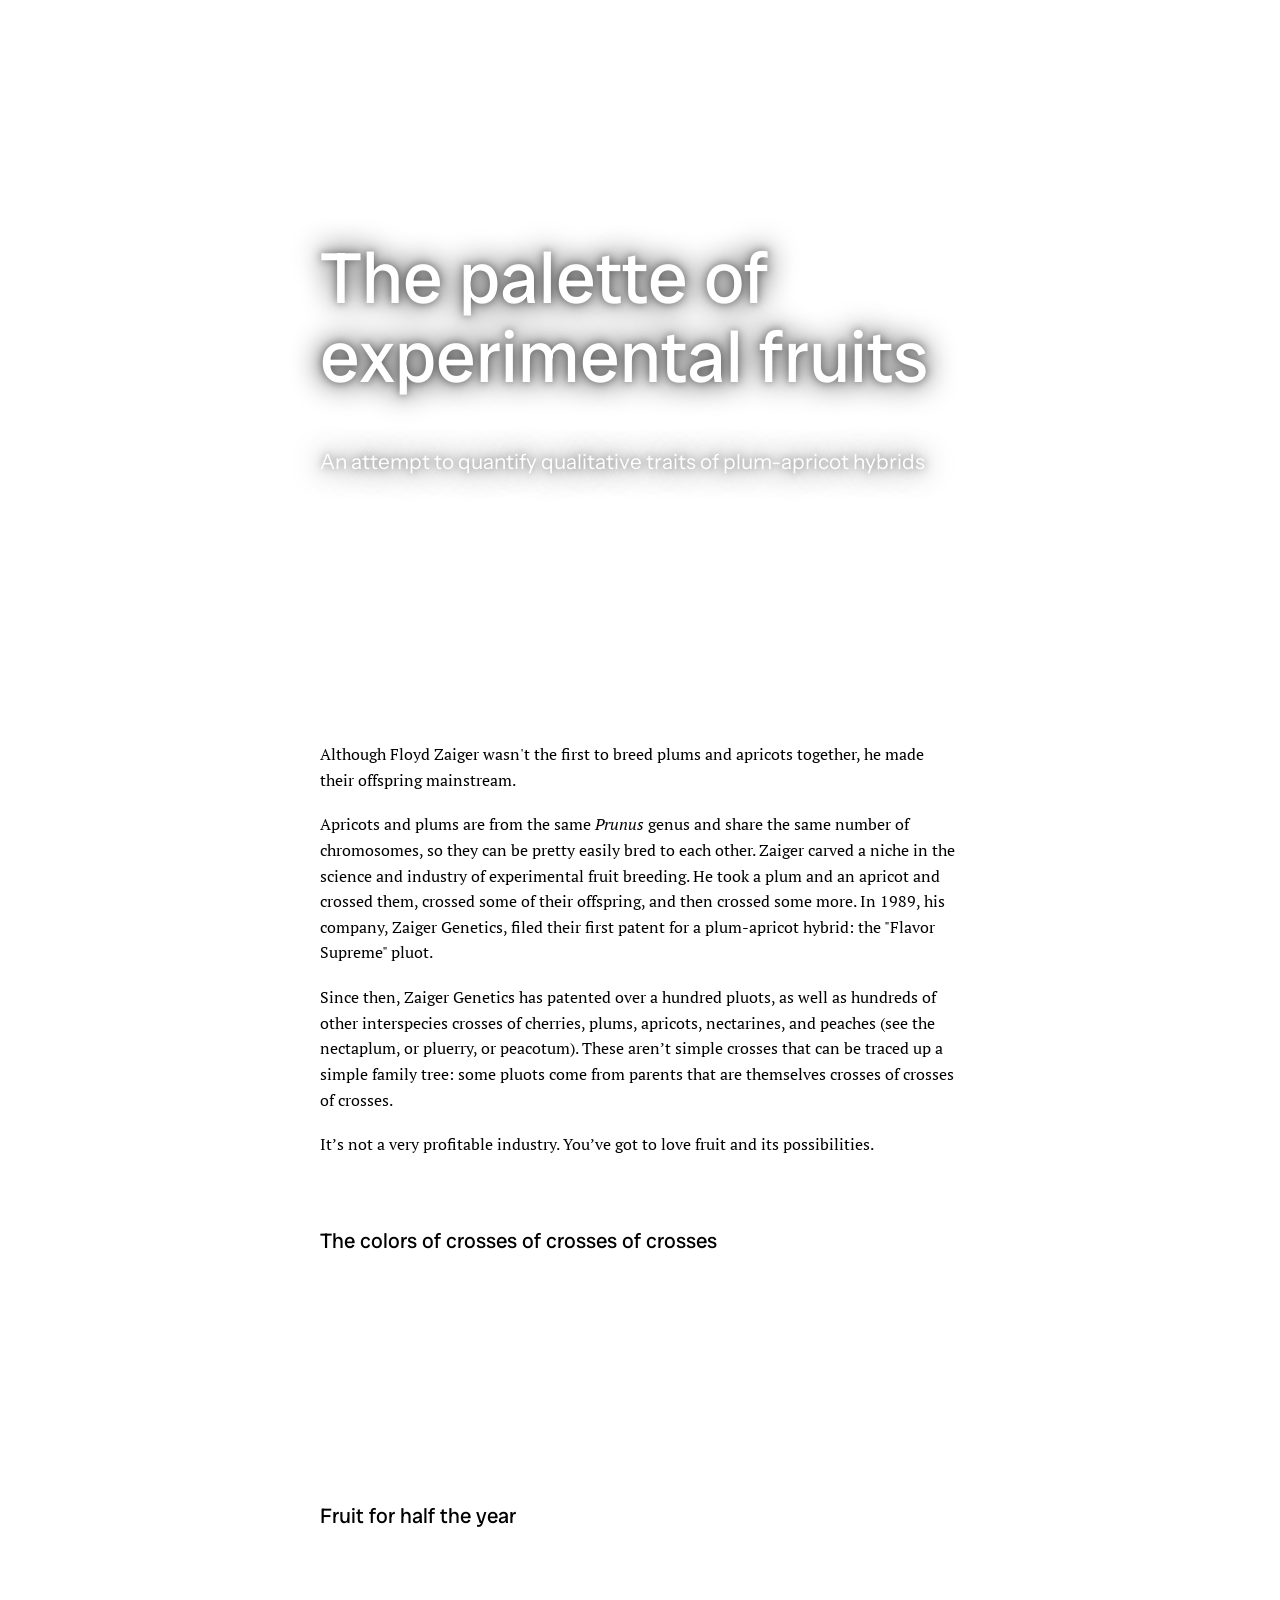
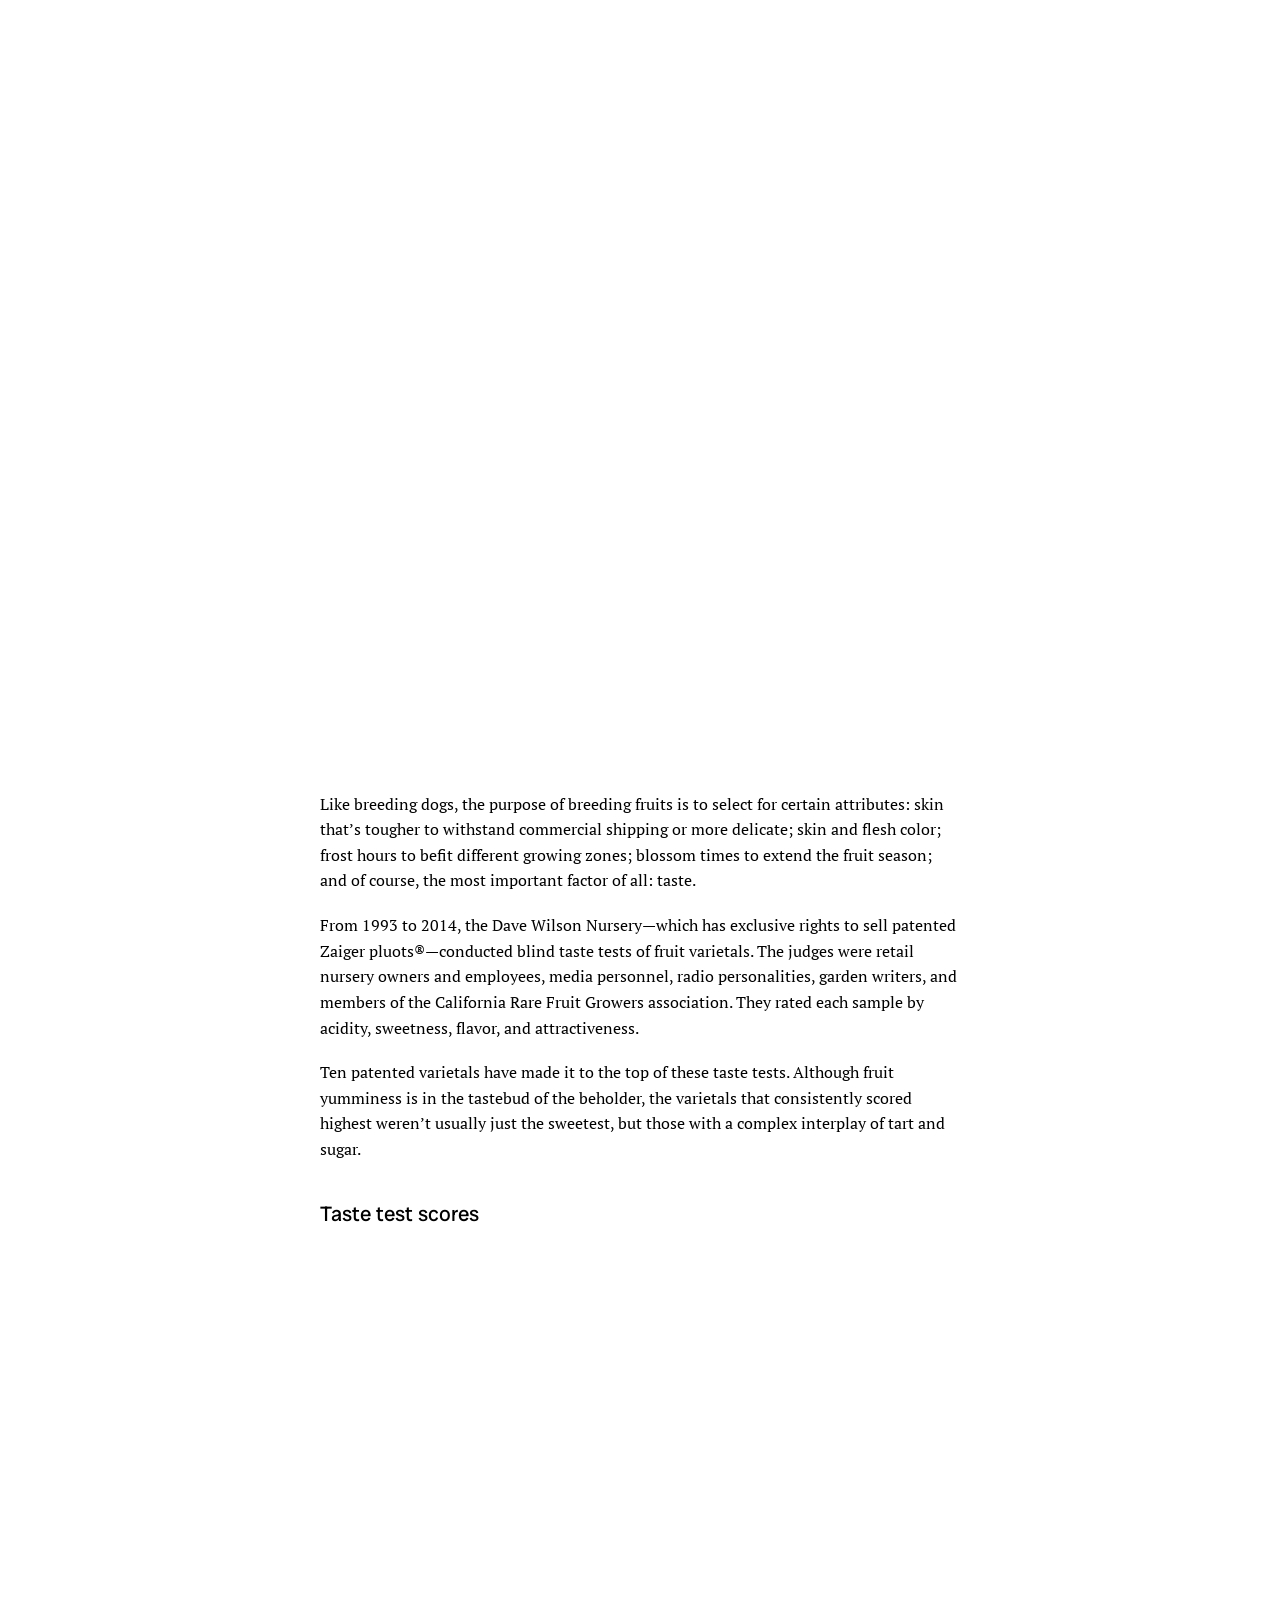
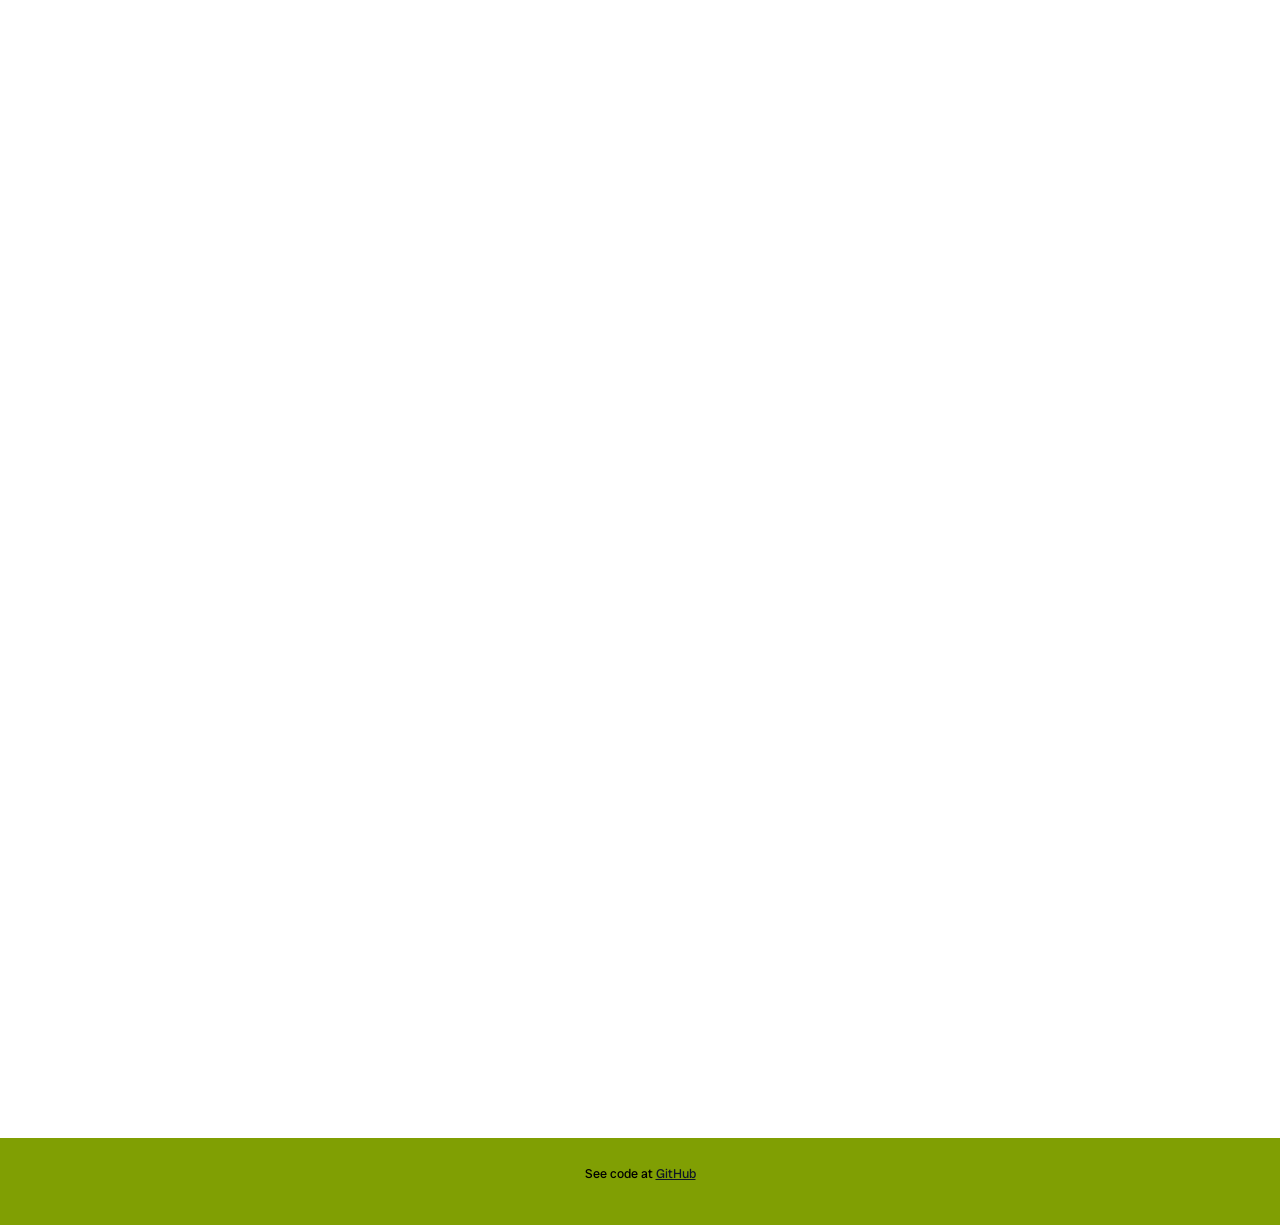
==== index.html @ 640fad54 "update text" ====
<!DOCTYPE html>
<html>

<head>
    <meta charset="utf-8">
    <meta name="viewport" content="width=device-width, initial-scale=1">
    <title>The palette of pluots</title>

    <!-- Google fonts -->
    <link rel="preconnect" href="https://fonts.googleapis.com">
    <link rel="preconnect" href="https://fonts.gstatic.com" crossorigin>
    <link href="https://fonts.googleapis.com/css2?family=Geist:wght@100..900&family=Instrument+Sans:ital,wght@0,400..700;1,400..700&family=Inter:ital,opsz,wght@0,14..32,100..900;1,14..32,100..900&family=Krub:ital,wght@0,200;0,300;0,400;0,500;0,600;0,700;1,200;1,300;1,400;1,500;1,600;1,700&family=PT+Serif:ital,wght@0,400;0,700;1,400;1,700&family=Radio+Canada+Big:ital,wght@0,400..700;1,400..700&display=swap" rel="stylesheet">

    <style>
        body {
            margin: 0;
            font-size: 16px;
            font-family: 'PT Serif', 'Instrument Sans', 'Manrope', serif;
            font-optical-sizing: auto;
            font-weight: 350;
            text-rendering: optimizeLegibility;
        }

        .subhead {
            font-family: 'Instrument Sans', serif;
            font-weight: 200;
            font-size: 1.3em;
            font-style: normal;
        }

         h1 {
            font-family: 'Radio Canada Big', serif;
            font-weight: 400;
            font-size: 4.5em;
            font-style: normal;
            line-height: 1.1;
        }

        h2 {
            font-family: 'PT Serif', serif;
            font-size: 2em;
            color: black;
            line-height: 1.1;
        }

        h3 {
            font-family: 'Radio Canada Big', 'Instrument Sans', sans-serif;
            font-size: 1.3em;
            font-optical-sizing: auto;
            font-weight: 250;
            line-height: 1.1;
        }

        .content {
            max-width: 640px;
            margin: auto;
        }

        .header {
            padding: 2em 0;
        }

        a {
            color: #101827;
        }

        .footer {
            background: #809f03;
            text-align: center;
            font-family: 'Radio Canada Big', 'Instrument Sans', serif;
            font-size: 0.8em;
            margin-top: 0em;
            padding: 2em 0;
        }

        figure {
            margin: 0;
            padding-bottom: 1.2em;
        }

        figcaption {
            font-family: 'Radio Canada Big', serif;
            font-size: 0.8em;
            text-align: left;
            margin-top: 0em;
            color: grey;
        }

        .full-width figure {
            text-align: center;
        }

        iframe,
        img,
        video {
            max-width: 100%;
        }

        p {
            line-height: 1.6;
            margin: 0;
            padding-bottom: 1.2em;
        }

        ul {
            margin: 0;
            padding-bottom: 1em;
            line-height: 1.6;
        }

        iframe {
            padding-bottom: 0.6em;
        }

        /* margin on mobile */
        @media (max-width: 640px) {
            body {
                font-size: 18px;
            }

            .content {
                padding-left: 0.5em;
                padding-right: 0.5em;
            }
        }
    </style>
    <style>
        .with-image-bg {
            position: relative;
            background-size: cover;
            background-position: center;
            margin-bottom: 1em;

            /* Center everything inside */
            min-height: 70svh;
            display: flex;
            justify-content: center;
            align-items: center;

            /* White text with a shadow */
            color: white;
            text-shadow: 0px 0px 30px black,
                0px 0px 10px rgba(0, 0, 0, 0.5);    
        }

        #image-bg-1 {
            background-image: url('header-traced.png');
        }

        #image-bg-2 {
            background-image: url('header-traced-2.png');
        }

    </style>
</head>

<body>
    <div class="header with-image-bg" id="image-bg-1">
        <div class="content">
            <h1>The palette of experimental fruits</h1>
            <p class="subhead">An attempt to quantify qualitative traits of plum-apricot hybrids</p>
        </div>
    </div>

     <div class="content">
        <div class="header">
            <!-- <h2>Inventing new fruits</h2> -->
            <p>Although Floyd Zaiger wasn't the first to breed plums and apricots together, he made their offspring mainstream.</p>
            <p>Apricots and plums are from the same <em>Prunus</em> genus and share the same number of chromosomes, so they can be pretty easily bred to each other. Zaiger carved a niche in the science and industry of experimental fruit breeding. He took a plum and an apricot and crossed them, crossed some of their offspring, and then crossed some more. In 1989, his company, Zaiger Genetics, filed their first patent for a plum-apricot hybrid: the "Flavor Supreme" pluot.</p>
            <p>Since then, Zaiger Genetics has patented over a hundred pluots, as well as hundreds of other interspecies crosses of cherries, plums, apricots, nectarines, and peaches (see the nectaplum, or pluerry, or peacotum). These aren’t simple crosses that can be traced up a simple family tree: some pluots come from parents that are themselves crosses of crosses of crosses.</p>
            <p>It’s not a very profitable industry. You’ve got to love fruit and its possibilities.</p>
        </div>
        <figure>
        <h3>The colors of crosses of crosses of crosses</h3>
           <iframe title="" aria-label="Scatter Plot" id="datawrapper-chart-QjPjm" src="https://datawrapper.dwcdn.net/QjPjm/3/" scrolling="no" frameborder="0" style="width: 0; min-width: 100% !important; border: none;" height="177" data-external="1"></iframe>
           <script type="text/javascript">!function(){"use strict";window.addEventListener("message",function(a){if(void 0!==a.data["datawrapper-height"]){var e=document.querySelectorAll("iframe");for(var t in a.data["datawrapper-height"])for(var r,i=0;r=e[i];i++)if(r.contentWindow===a.source){var d=a.data["datawrapper-height"][t]+"px";r.style.height=d}}})}();
            </script>
        </figure>
    </div>

    <div class="content">
        <!-- <h2>A pluot a day makes half the year fly away</h2> -->
        <figure>
            <h3>Fruit for half the year</h3>
            <iframe title="" aria-label="Range Plot" id="datawrapper-chart-OA2hu" src="https://datawrapper.dwcdn.net/OA2hu/2/" scrolling="no" frameborder="0" style="width: 0; min-width: 100% !important; border: none;" height="809" data-external="1"></iframe><script type="text/javascript">!function(){"use strict";window.addEventListener("message",function(a){if(void 0!==a.data["datawrapper-height"]){var e=document.querySelectorAll("iframe");for(var t in a.data["datawrapper-height"])for(var r,i=0;r=e[i];i++)if(r.contentWindow===a.source){var d=a.data["datawrapper-height"][t]+"px";r.style.height=d}}})}();
            </script>
            <!-- <img alt="harvest times for pluot cultivars" src="pluots_harvest_thick_faded.png">
            <figcaption>Colors represent </figcaption> -->
        </figure>
    </div>

    <div class="content">
        <!-- <h2>The point of fruit is taste. How do pluots measure?</h2> -->
        <p>Like breeding dogs, the purpose of breeding fruits is to select for certain attributes: skin that’s tougher to withstand commercial shipping or more delicate; skin and flesh color; frost hours to befit different growing zones; blossom times to extend the fruit season; and of course, the most important factor of all: taste. </p>
        <p>From 1993 to 2014, the Dave Wilson Nursery&mdash;which has exclusive rights to sell patented Zaiger pluots&reg;&mdash;conducted blind taste tests of fruit varietals. The judges were retail nursery owners and employees, media personnel, radio personalities, garden writers, and members of the California Rare Fruit Growers association. They rated each sample by acidity, sweetness, flavor, and attractiveness.</p>
        <p>Ten patented varietals have made it to the top of these taste tests. Although fruit yumminess is in the tastebud of the beholder, the varietals that consistently scored highest weren’t usually just the sweetest, but those with a complex interplay of tart and sugar.</p>
        <figure>
            <h3>Taste test scores</h3>
            <iframe title="" aria-label="Scatter Plot" id="datawrapper-chart-zO1qW" src="https://datawrapper.dwcdn.net/zO1qW/1/" scrolling="no" frameborder="0" style="width: 0; min-width: 100% !important; border: none;" height="748" data-external="1"></iframe><script type="text/javascript">!function(){"use strict";window.addEventListener("message",function(a){if(void 0!==a.data["datawrapper-height"]){var e=document.querySelectorAll("iframe");for(var t in a.data["datawrapper-height"])for(var r,i=0;r=e[i];i++)if(r.contentWindow===a.source){var d=a.data["datawrapper-height"][t]+"px";r.style.height=d}}})}();
            </script>
        </figure>
        <!-- <p>Of all fruits tasted, pluots (Flavor King, Dapple Dandy, Flavor Grenade) have been most appealing of all time. 63% of pluots had overall scores in the top 1/3 of all overall scores.</p>
        <p>Commercial fruit breeding places huge emphasis on fruit attractiveness. Dapple Dandy, Flavor Supreme, Flavor Grenade, Flavor Queen, Splash, Emerald Drop would have all been in bottom half of attractiveness (rate under 3.6 of 1-5 scale). Dave Wilson Nursery hasn't published attractiveness scores, sadly, but I would have loved to see them.</p>
        <p>Attractiveness, ripeness, texture, acid, sugar, and flavor all contribute to top 100 varieties of tested fruits compared to bottom 100, firmness is only parameter that doesn't seem to matter. Tasters tend to give high scores to those with complex character, not just sweet or tart, crunchy or soft. "To have broad appeal, varieties need to excite the palate *and* have pleasant mouth feel"</p> -->
    </div>

    <div class="header with-image-bg" id="image-bg-2">
    </div>

    <div class="footer">
        <div class="content">
            <p>See code at <a href="https://github.com/var-iane/hybrid-fruits">GitHub</a>
            </p>
        </div>
    </div>

</body>

</html>
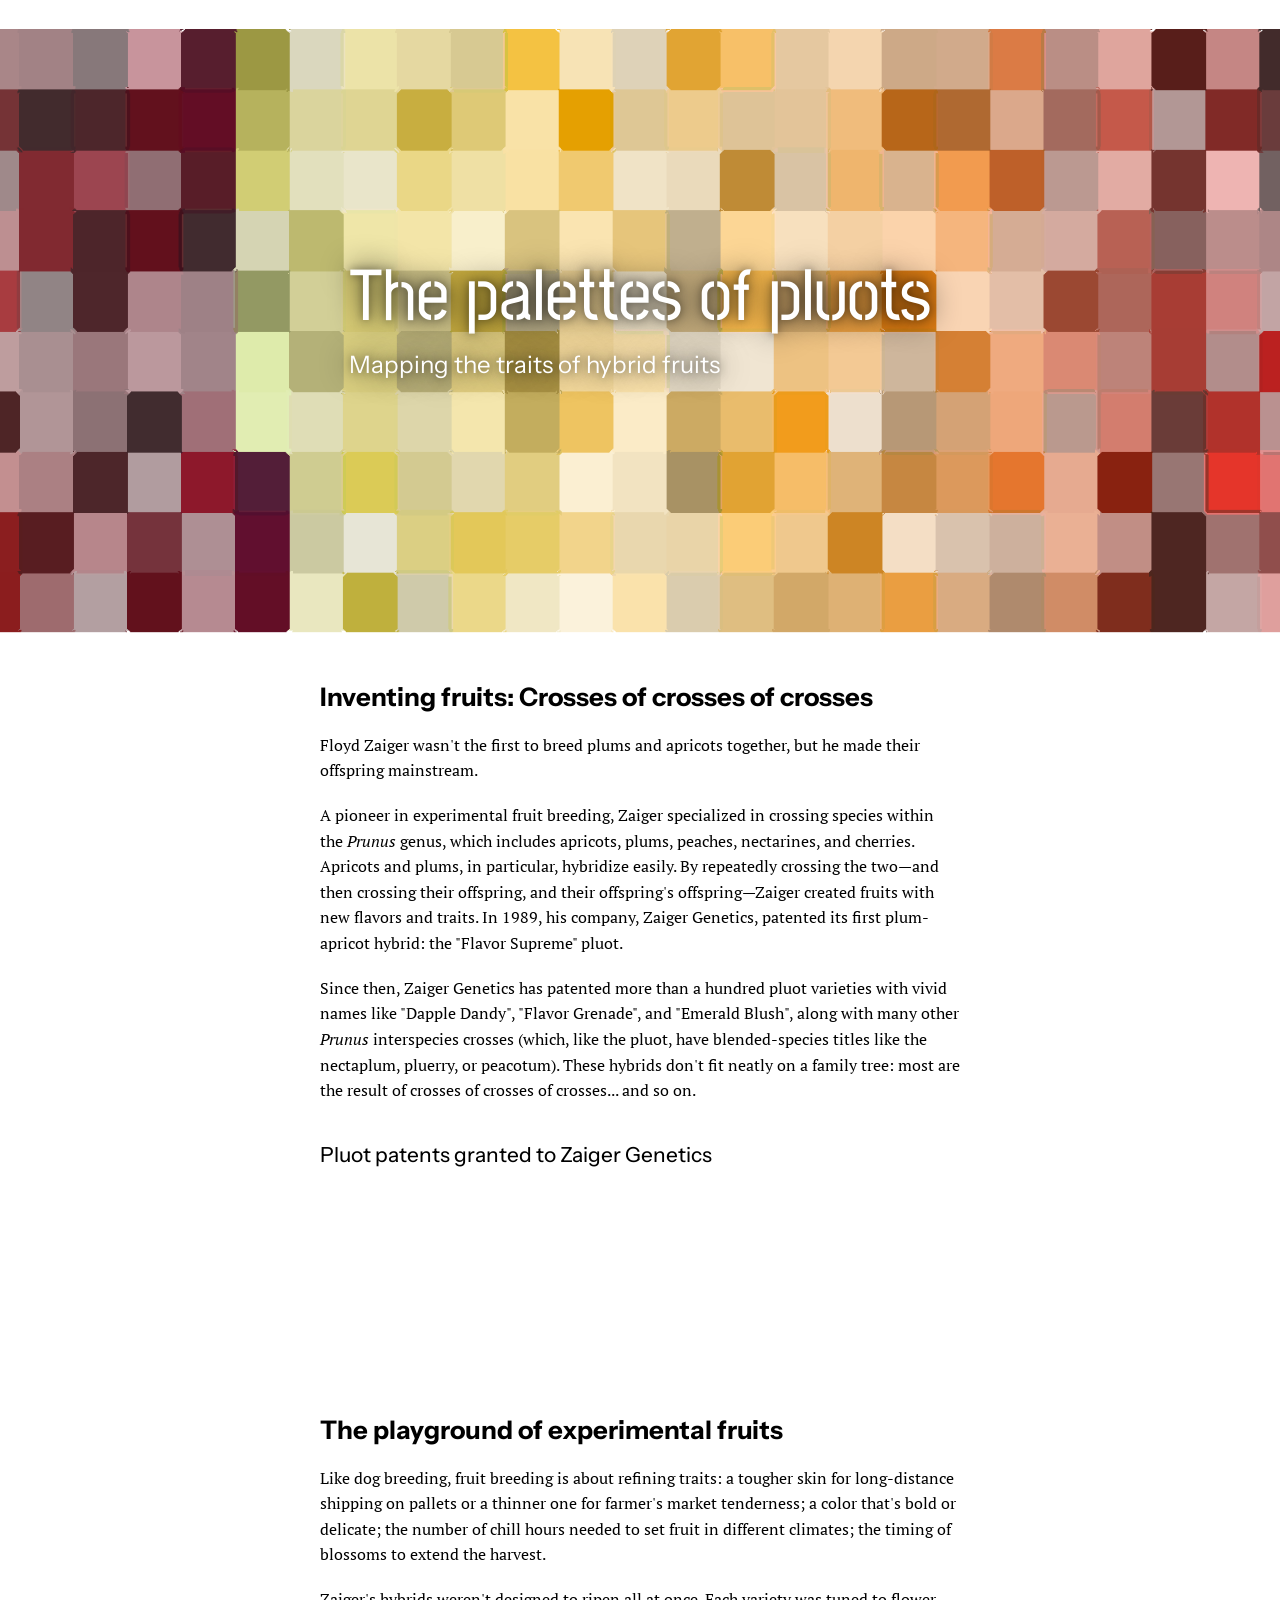
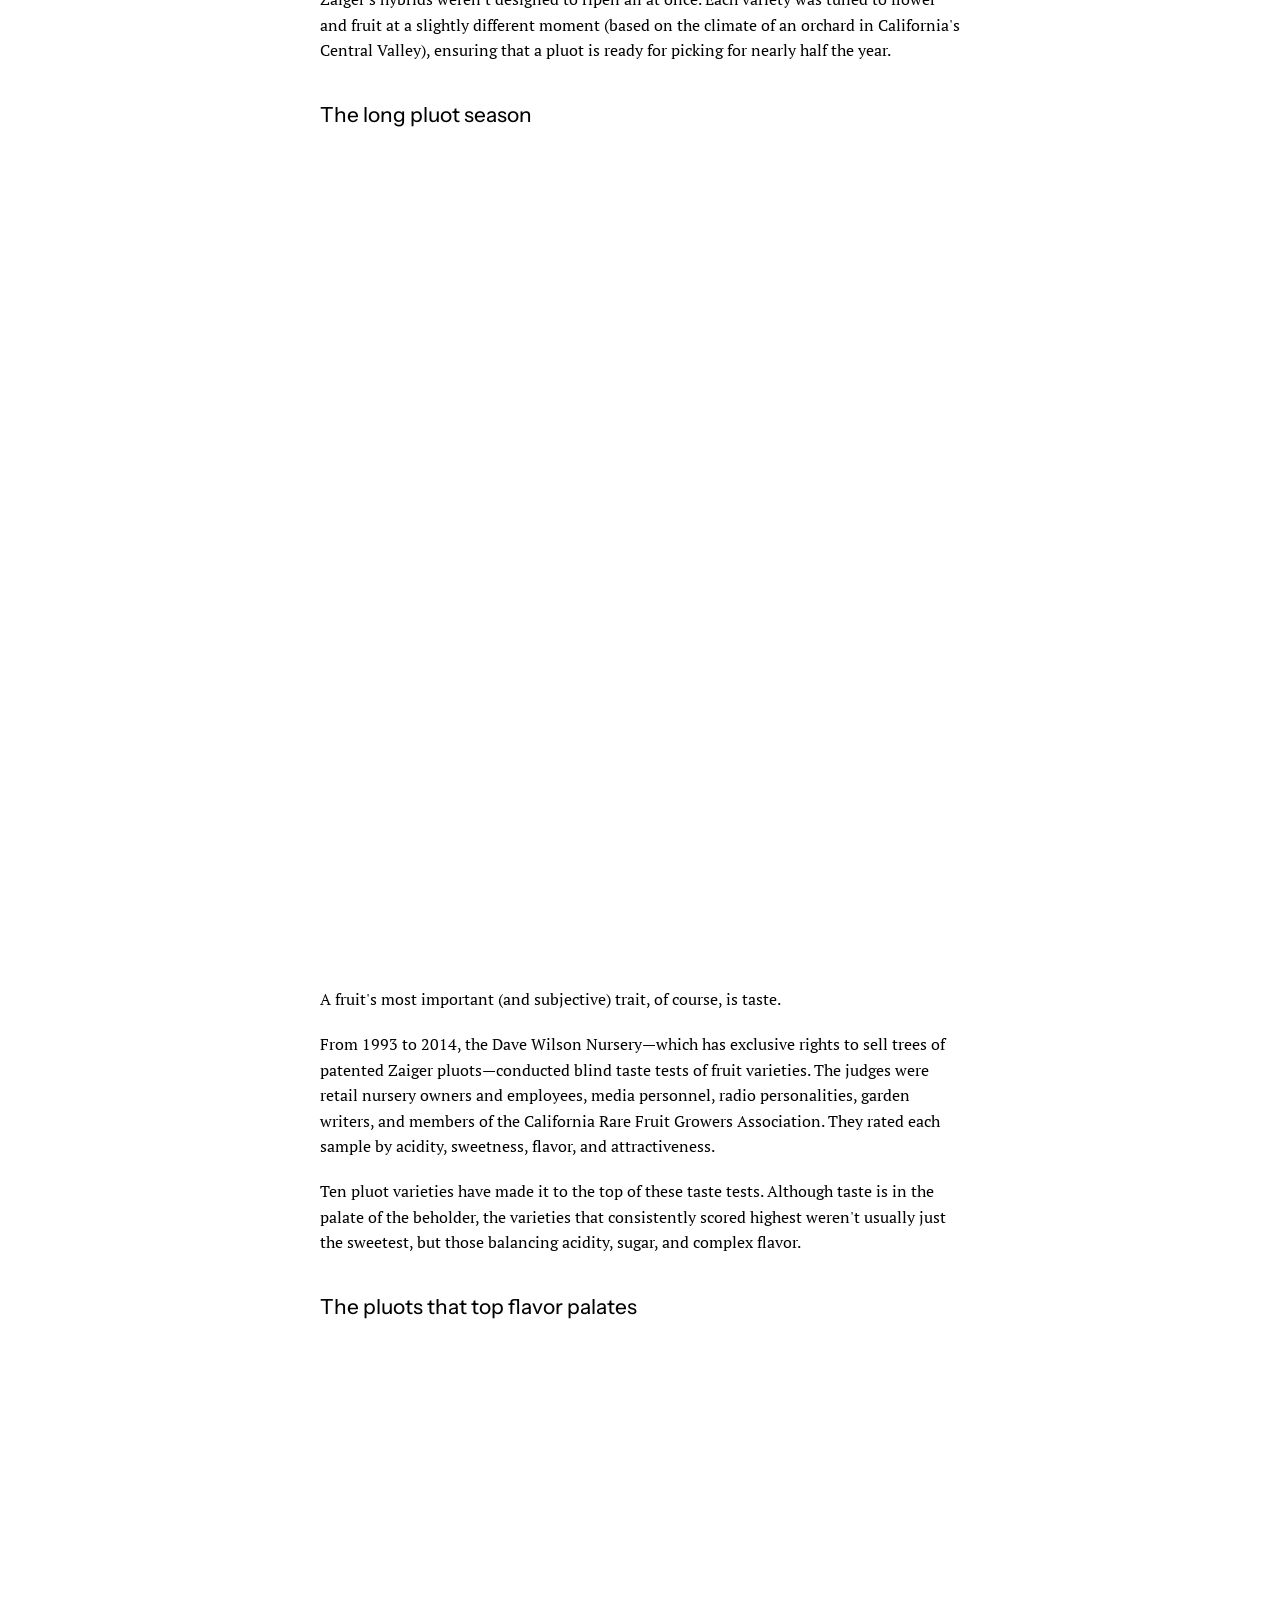
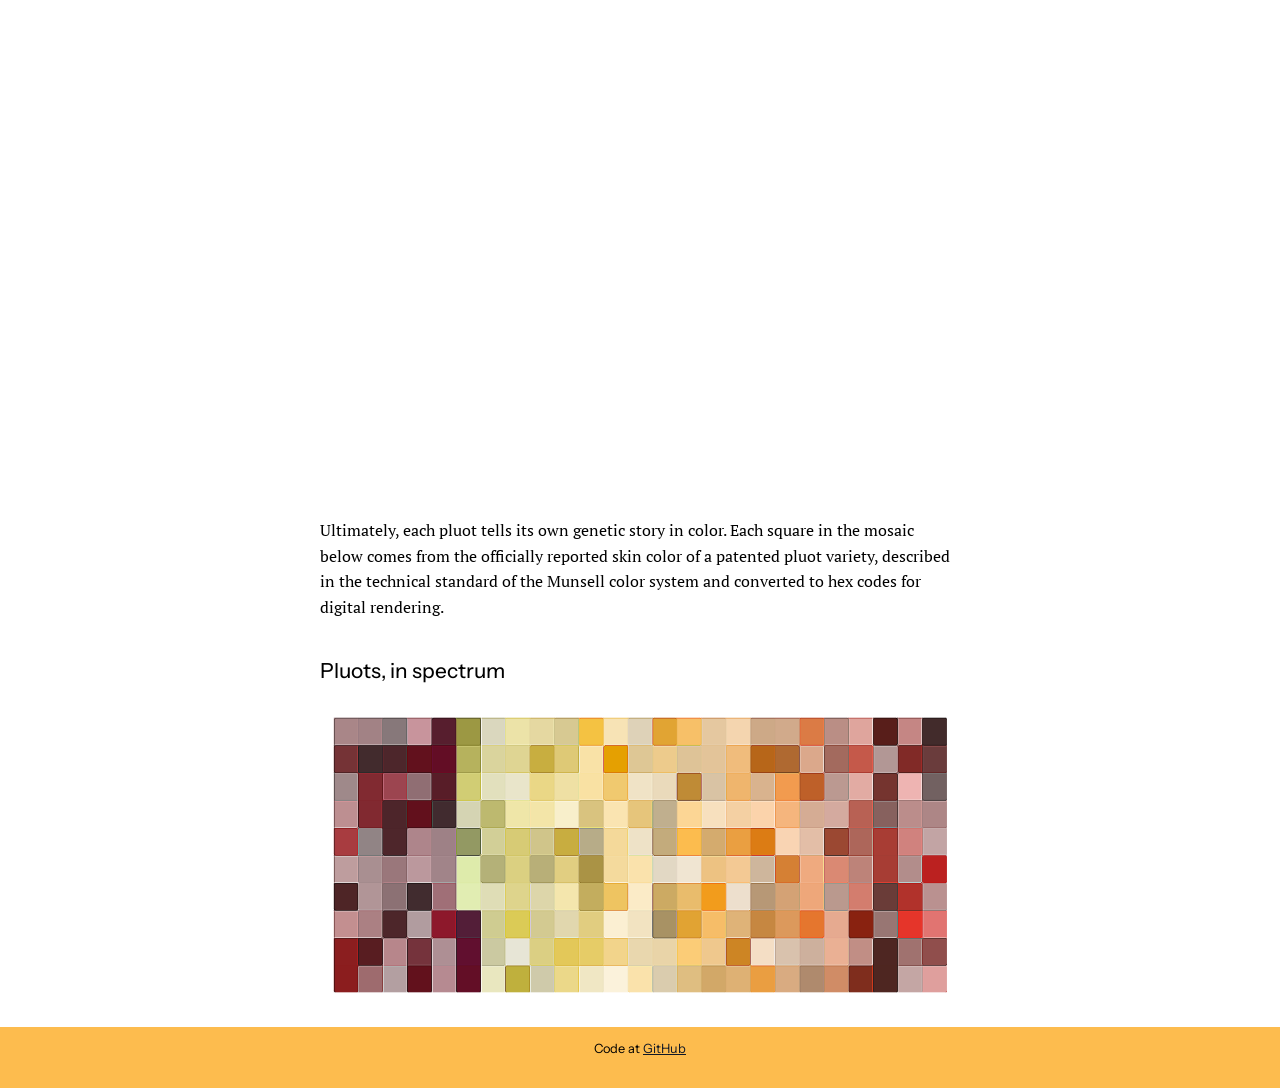
==== commit 38ecd5c4: "images" ====
--- a/index.html
+++ b/index.html
@@ -10,6 +10,7 @@
     <link rel="preconnect" href="https://fonts.googleapis.com">
     <link rel="preconnect" href="https://fonts.gstatic.com" crossorigin>
     <link href="https://fonts.googleapis.com/css2?family=Geist:wght@100..900&family=Instrument+Sans:ital,wght@0,400..700;1,400..700&family=Inter:ital,opsz,wght@0,14..32,100..900;1,14..32,100..900&family=Krub:ital,wght@0,200;0,300;0,400;0,500;0,600;0,700;1,200;1,300;1,400;1,500;1,600;1,700&family=PT+Serif:ital,wght@0,400;0,700;1,400;1,700&family=Radio+Canada+Big:ital,wght@0,400..700;1,400..700&display=swap" rel="stylesheet">
+    <link href="https://fonts.googleapis.com/css2?family=Barriecito&family=Barrio&family=Belanosima&family=Bungee+Shade&family=Cabin+Sketch&family=Catamaran&family=Chelsea+Market&family=DM+Sans&family=IM+Fell+French+Canon&family=Inter&family=Londrina+Outline&family=Londrina+Shadow&family=Londrina+Sketch&family=Londrina+Solid&family=Manrope&family=Monofett&family=Nunito+Sans&family=Onest&family=PT+Serif&family=Radio+Canada+Big&family=Rubik&family=Rubik+Doodle+Shadow&family=Stick+No+Bills:wght@200..800&display=swap" rel="stylesheet">
 
     <style>
         body {
@@ -22,32 +23,31 @@
         }
 
         .subhead {
-            font-family: 'Instrument Sans', serif;
+            font-family: 'Instrument Sans', sans-serif;
             font-weight: 200;
-            font-size: 1.3em;
+            font-size: 1.5em;
             font-style: normal;
         }
 
          h1 {
-            font-family: 'Radio Canada Big', serif;
+            font-family: 'Stick No Bills', serif;
             font-weight: 400;
             font-size: 4.5em;
             font-style: normal;
+            line-height: 0;
+        }
+
+        h2 {
+            font-family: 'Instrument Sans', sans-serif;
+            font-size: 1.6em;
             line-height: 1.1;
         }
 
-        h2 {
-            font-family: 'PT Serif', serif;
-            font-size: 2em;
-            color: black;
-            line-height: 1.1;
-        }
-
         h3 {
-            font-family: 'Radio Canada Big', 'Instrument Sans', sans-serif;
+            font-family: 'Instrument Sans', sans-serif;
             font-size: 1.3em;
             font-optical-sizing: auto;
-            font-weight: 250;
+            font-weight: 450;
             line-height: 1.1;
         }
 
@@ -57,7 +57,7 @@
         }
 
         .header {
-            padding: 2em 0;
+            padding: 1em 0;
         }
 
         a {
@@ -65,21 +65,20 @@
         }
 
         .footer {
-            background: #809f03;
+            background: #fdbc4e;
             text-align: center;
-            font-family: 'Radio Canada Big', 'Instrument Sans', serif;
+            font-family: 'Instrument Sans', serif;
             font-size: 0.8em;
-            margin-top: 0em;
-            padding: 2em 0;
+            padding: 1em;
         }
 
         figure {
             margin: 0;
-            padding-bottom: 1.2em;
+            padding-bottom: 1em;
         }
 
         figcaption {
-            font-family: 'Radio Canada Big', serif;
+            font-family: 'PT Serif', serif;
             font-size: 0.8em;
             text-align: left;
             margin-top: 0em;
@@ -143,73 +142,62 @@
                 0px 0px 10px rgba(0, 0, 0, 0.5);    
         }
 
-        #image-bg-1 {
-            background-image: url('header-traced.png');
-        }
-
-        #image-bg-2 {
-            background-image: url('header-traced-2.png');
+        #image-bg {
+            background-image: url('images/palette-3.png');
         }
 
     </style>
 </head>
 
 <body>
-    <div class="header with-image-bg" id="image-bg-1">
+    <div class="header with-image-bg" id="image-bg">
         <div class="content">
-            <h1>The palette of experimental fruits</h1>
-            <p class="subhead">An attempt to quantify qualitative traits of plum-apricot hybrids</p>
+            <h1>The palettes of pluots</h1>
+            <p class="subhead">Mapping the traits of hybrid fruits</p>
         </div>
     </div>
 
      <div class="content">
-        <div class="header">
-            <!-- <h2>Inventing new fruits</h2> -->
-            <p>Although Floyd Zaiger wasn't the first to breed plums and apricots together, he made their offspring mainstream.</p>
-            <p>Apricots and plums are from the same <em>Prunus</em> genus and share the same number of chromosomes, so they can be pretty easily bred to each other. Zaiger carved a niche in the science and industry of experimental fruit breeding. He took a plum and an apricot and crossed them, crossed some of their offspring, and then crossed some more. In 1989, his company, Zaiger Genetics, filed their first patent for a plum-apricot hybrid: the "Flavor Supreme" pluot.</p>
-            <p>Since then, Zaiger Genetics has patented over a hundred pluots, as well as hundreds of other interspecies crosses of cherries, plums, apricots, nectarines, and peaches (see the nectaplum, or pluerry, or peacotum). These aren’t simple crosses that can be traced up a simple family tree: some pluots come from parents that are themselves crosses of crosses of crosses.</p>
-            <p>It’s not a very profitable industry. You’ve got to love fruit and its possibilities.</p>
-        </div>
-        <figure>
-        <h3>The colors of crosses of crosses of crosses</h3>
+      <h2>Inventing fruits: Crosses of crosses of crosses</h2>
+        <p>Floyd Zaiger wasn't the first to breed plums and apricots together, but he made their offspring mainstream.</p>
+        <p>A pioneer in experimental fruit breeding, Zaiger specialized in crossing species within the <em>Prunus</em> genus, which includes apricots, plums, peaches, nectarines, and cherries. Apricots and plums, in particular, hybridize easily. By repeatedly crossing the two&mdash;and then crossing their offspring, and their offspring's offspring&mdash;Zaiger created fruits with new flavors and traits. In 1989, his company, Zaiger Genetics, patented its first plum-apricot hybrid: the "Flavor Supreme" pluot.</p>
+        <p>Since then, Zaiger Genetics has patented more than a hundred pluot varieties with vivid names like "Dapple Dandy", "Flavor Grenade", and "Emerald Blush", along with many other <em>Prunus</em> interspecies crosses (which, like the pluot, have blended-species titles like the nectaplum, pluerry, or peacotum). These hybrids don't fit neatly on a family tree: most are the result of crosses of crosses of crosses... and so on.</p>
+        <h3>Pluot patents granted to Zaiger Genetics</h3>
+        <figure>
            <iframe title="" aria-label="Scatter Plot" id="datawrapper-chart-QjPjm" src="https://datawrapper.dwcdn.net/QjPjm/3/" scrolling="no" frameborder="0" style="width: 0; min-width: 100% !important; border: none;" height="177" data-external="1"></iframe>
            <script type="text/javascript">!function(){"use strict";window.addEventListener("message",function(a){if(void 0!==a.data["datawrapper-height"]){var e=document.querySelectorAll("iframe");for(var t in a.data["datawrapper-height"])for(var r,i=0;r=e[i];i++)if(r.contentWindow===a.source){var d=a.data["datawrapper-height"][t]+"px";r.style.height=d}}})}();
             </script>
         </figure>
-    </div>
-
-    <div class="content">
-        <!-- <h2>A pluot a day makes half the year fly away</h2> -->
-        <figure>
-            <h3>Fruit for half the year</h3>
+ 
+      <h2>The playground of experimental fruits</h2>
+      <p>Like dog breeding, fruit breeding is about refining traits: a tougher skin for long-distance shipping on pallets or a thinner one for farmer's market tenderness; a color that's bold or delicate; the number of chill hours needed to set fruit in different climates; the timing of blossoms to extend the harvest.</p>
+      <p>Zaiger's hybrids weren't designed to ripen all at once. Each variety was tuned to flower and fruit at a slightly different moment (based on the climate of an orchard in California's Central Valley), ensuring that a pluot is ready for picking for nearly half the year.</p>
+        <h3>The long pluot season</h3>
+        <figure>
             <iframe title="" aria-label="Range Plot" id="datawrapper-chart-OA2hu" src="https://datawrapper.dwcdn.net/OA2hu/2/" scrolling="no" frameborder="0" style="width: 0; min-width: 100% !important; border: none;" height="809" data-external="1"></iframe><script type="text/javascript">!function(){"use strict";window.addEventListener("message",function(a){if(void 0!==a.data["datawrapper-height"]){var e=document.querySelectorAll("iframe");for(var t in a.data["datawrapper-height"])for(var r,i=0;r=e[i];i++)if(r.contentWindow===a.source){var d=a.data["datawrapper-height"][t]+"px";r.style.height=d}}})}();
             </script>
             <!-- <img alt="harvest times for pluot cultivars" src="pluots_harvest_thick_faded.png">
             <figcaption>Colors represent </figcaption> -->
         </figure>
-    </div>
-
-    <div class="content">
-        <!-- <h2>The point of fruit is taste. How do pluots measure?</h2> -->
-        <p>Like breeding dogs, the purpose of breeding fruits is to select for certain attributes: skin that’s tougher to withstand commercial shipping or more delicate; skin and flesh color; frost hours to befit different growing zones; blossom times to extend the fruit season; and of course, the most important factor of all: taste. </p>
-        <p>From 1993 to 2014, the Dave Wilson Nursery&mdash;which has exclusive rights to sell patented Zaiger pluots&reg;&mdash;conducted blind taste tests of fruit varietals. The judges were retail nursery owners and employees, media personnel, radio personalities, garden writers, and members of the California Rare Fruit Growers association. They rated each sample by acidity, sweetness, flavor, and attractiveness.</p>
-        <p>Ten patented varietals have made it to the top of these taste tests. Although fruit yumminess is in the tastebud of the beholder, the varietals that consistently scored highest weren’t usually just the sweetest, but those with a complex interplay of tart and sugar.</p>
-        <figure>
-            <h3>Taste test scores</h3>
+
+        <p>A fruit's most important (and subjective) trait, of course, is taste.</p>
+        <p>From 1993 to 2014, the Dave Wilson Nursery&mdash;which has exclusive rights to sell trees of patented Zaiger pluots&mdash;conducted blind taste tests of fruit varieties. The judges were retail nursery owners and employees, media personnel, radio personalities, garden writers, and members of the California Rare Fruit Growers Association. They rated each sample by acidity, sweetness, flavor, and attractiveness.</p>
+        <p>Ten pluot varieties have made it to the top of these taste tests. Although taste is in the palate of the beholder, the varieties that consistently scored highest weren't usually just the sweetest, but those balancing acidity, sugar, and complex flavor.</p>
+        <h3>The pluots that top flavor palates</h3>
+        <figure>
             <iframe title="" aria-label="Scatter Plot" id="datawrapper-chart-zO1qW" src="https://datawrapper.dwcdn.net/zO1qW/1/" scrolling="no" frameborder="0" style="width: 0; min-width: 100% !important; border: none;" height="748" data-external="1"></iframe><script type="text/javascript">!function(){"use strict";window.addEventListener("message",function(a){if(void 0!==a.data["datawrapper-height"]){var e=document.querySelectorAll("iframe");for(var t in a.data["datawrapper-height"])for(var r,i=0;r=e[i];i++)if(r.contentWindow===a.source){var d=a.data["datawrapper-height"][t]+"px";r.style.height=d}}})}();
             </script>
         </figure>
-        <!-- <p>Of all fruits tasted, pluots (Flavor King, Dapple Dandy, Flavor Grenade) have been most appealing of all time. 63% of pluots had overall scores in the top 1/3 of all overall scores.</p>
-        <p>Commercial fruit breeding places huge emphasis on fruit attractiveness. Dapple Dandy, Flavor Supreme, Flavor Grenade, Flavor Queen, Splash, Emerald Drop would have all been in bottom half of attractiveness (rate under 3.6 of 1-5 scale). Dave Wilson Nursery hasn't published attractiveness scores, sadly, but I would have loved to see them.</p>
-        <p>Attractiveness, ripeness, texture, acid, sugar, and flavor all contribute to top 100 varieties of tested fruits compared to bottom 100, firmness is only parameter that doesn't seem to matter. Tasters tend to give high scores to those with complex character, not just sweet or tart, crunchy or soft. "To have broad appeal, varieties need to excite the palate *and* have pleasant mouth feel"</p> -->
-    </div>
-
-    <div class="header with-image-bg" id="image-bg-2">
+        <p>Ultimately, each pluot tells its own genetic story in color. Each square in the mosaic below comes from the officially reported skin color of a patented pluot variety, described in the technical standard of the Munsell color system and converted to hex codes for digital rendering.</p>
+        <h3>Pluots, in spectrum</h3>
+        <figure>
+          <img src="images/palette-2.png" alt="Palette of pluot colors"
+        </figure>
     </div>
 
     <div class="footer">
         <div class="content">
-            <p>See code at <a href="https://github.com/var-iane/hybrid-fruits">GitHub</a>
+            <p>Code at <a href="https://github.com/var-iane/hybrid-fruits">GitHub</a>
             </p>
         </div>
     </div>
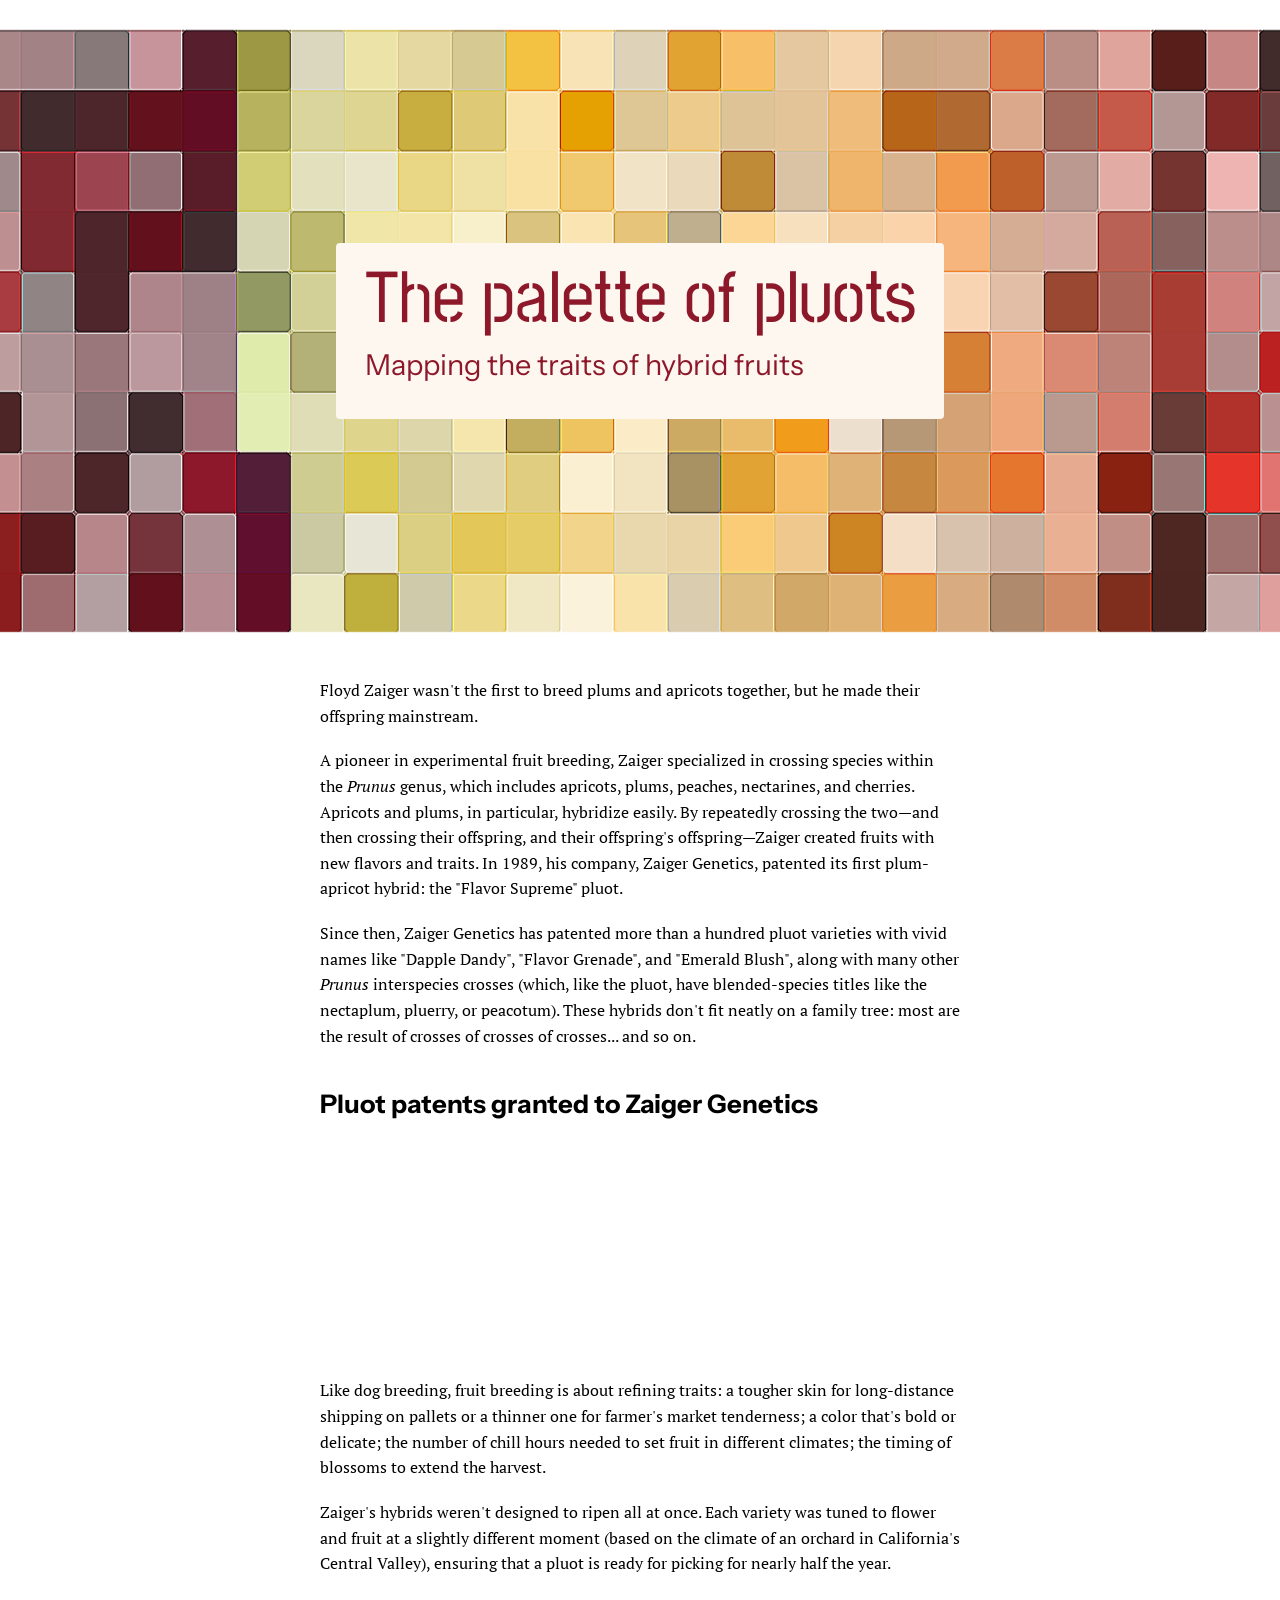
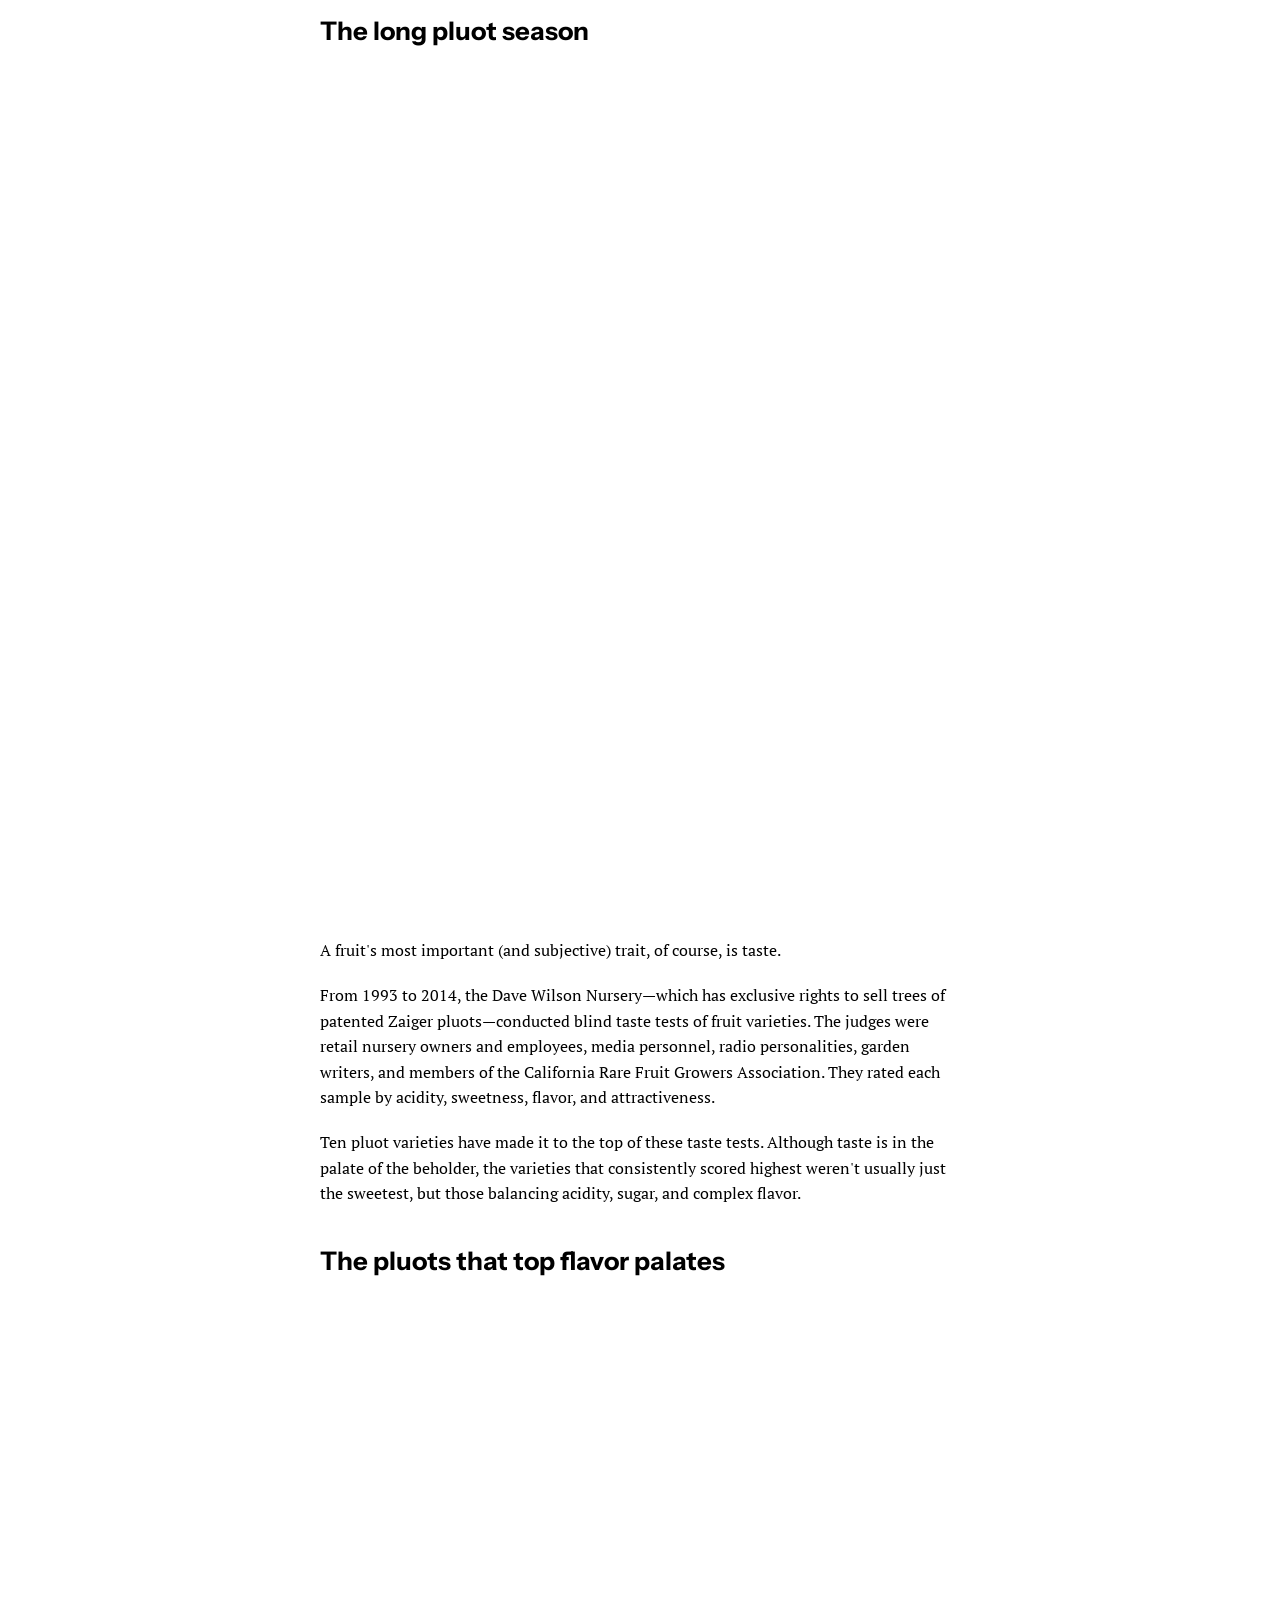
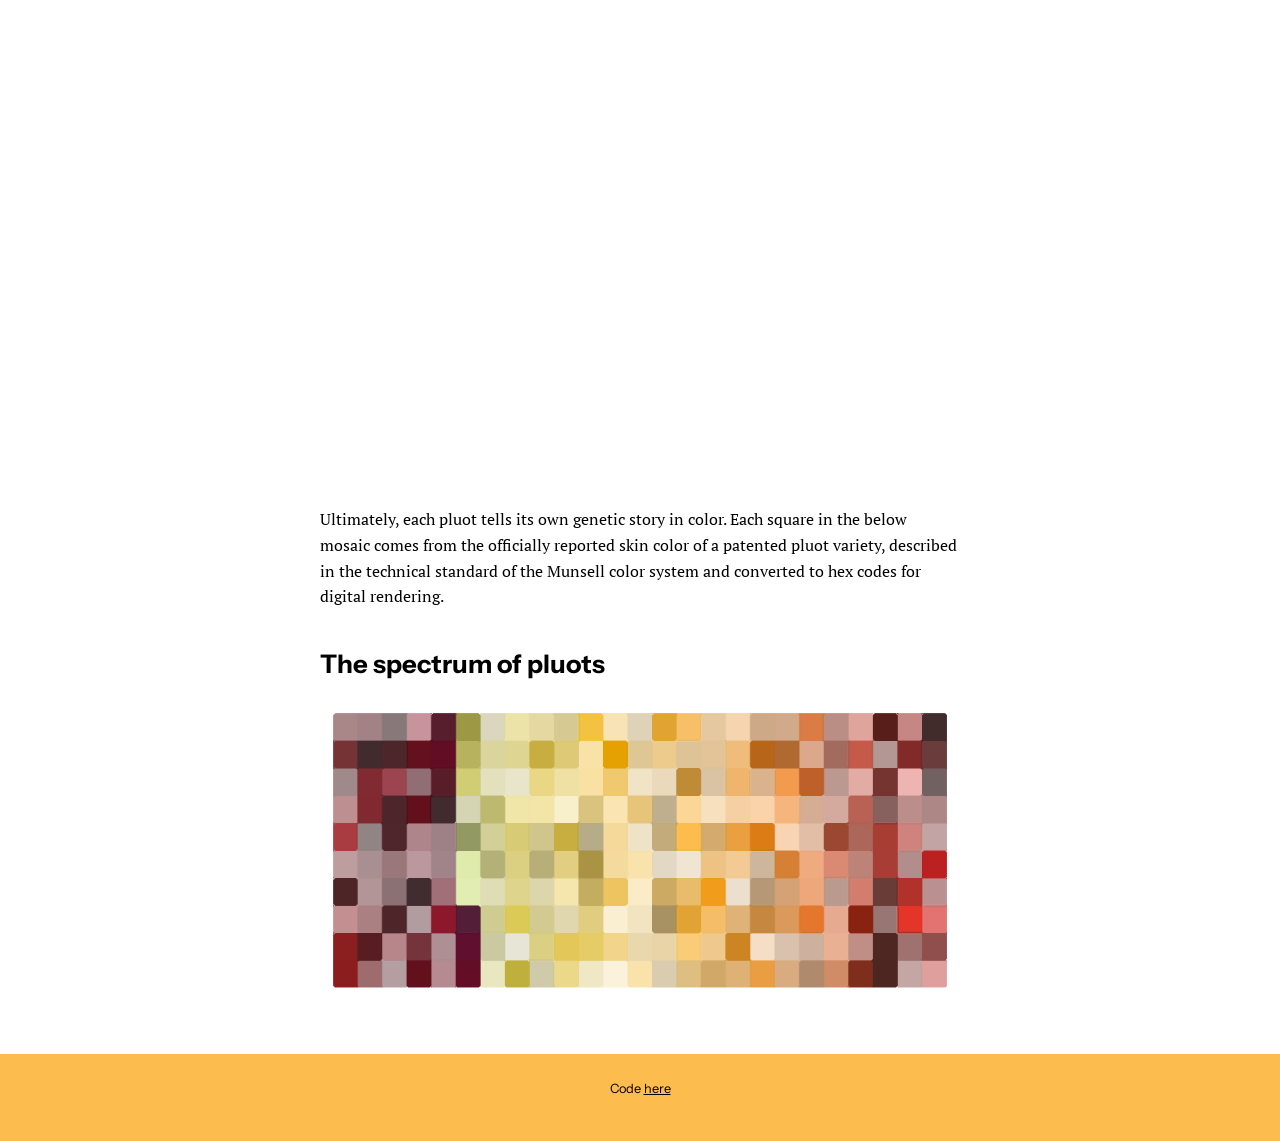
==== commit ba77add4: "fix header" ====
--- a/index.html
+++ b/index.html
@@ -16,21 +16,24 @@
         body {
             margin: 0;
             font-size: 16px;
-            font-family: 'PT Serif', 'Instrument Sans', 'Manrope', serif;
+            font-family: 'PT Serif', 'Instrument Sans', serif;
             font-optical-sizing: auto;
             font-weight: 350;
             text-rendering: optimizeLegibility;
         }
 
-        .subhead {
-            font-family: 'Instrument Sans', sans-serif;
-            font-weight: 200;
-            font-size: 1.5em;
-            font-style: normal;
+        .boxed-title {
+          background-color:#fdf7f0;
+          color:#8d182a;
+          padding: 0.5em 1.8em;
+          display: block;
+          white-space: normal;
+          border-radius: 0.25em; 
+          text-align: left;
         }
 
          h1 {
-            font-family: 'Stick No Bills', serif;
+            font-family: 'Londrina Shadow', 'Monofett', 'Stick No Bills', serif;
             font-weight: 400;
             font-size: 4.5em;
             font-style: normal;
@@ -44,11 +47,10 @@
         }
 
         h3 {
-            font-family: 'Instrument Sans', sans-serif;
-            font-size: 1.3em;
-            font-optical-sizing: auto;
-            font-weight: 450;
-            line-height: 1.1;
+            font-family: 'Londrina Solid', 'Instrument Sans', sans-serif;
+            font-weight: 100;
+            font-size: 1.8em;
+            font-style: normal;
         }
 
         .content {
@@ -61,7 +63,7 @@
         }
 
         a {
-            color: #101827;
+            color:black;
         }
 
         .footer {
@@ -69,12 +71,12 @@
             text-align: center;
             font-family: 'Instrument Sans', serif;
             font-size: 0.8em;
-            padding: 1em;
+            padding: 2em;
         }
 
         figure {
             margin: 0;
-            padding-bottom: 1em;
+            padding-bottom: 3em;
         }
 
         figcaption {
@@ -137,13 +139,13 @@
             align-items: center;
 
             /* White text with a shadow */
-            color: white;
+            /* color: white;
             text-shadow: 0px 0px 30px black,
-                0px 0px 10px rgba(0, 0, 0, 0.5);    
+                0px 0px 10px rgba(0, 0, 0, 0.5);     */
         }
 
         #image-bg {
-            background-image: url('images/palette-3.png');
+            background-image: url('images/palette-2.png');
         }
 
     </style>
@@ -151,28 +153,28 @@
 
 <body>
     <div class="header with-image-bg" id="image-bg">
-        <div class="content">
-            <h1>The palettes of pluots</h1>
-            <p class="subhead">Mapping the traits of hybrid fruits</p>
+        <div class="content boxed-title">
+            <h1>The palette of pluots</h1>
+            <h3>Mapping the traits of hybrid fruits</h3>
         </div>
     </div>
 
      <div class="content">
-      <h2>Inventing fruits: Crosses of crosses of crosses</h2>
+      <!-- <h2>An empire of invented fruits</h2> -->
         <p>Floyd Zaiger wasn't the first to breed plums and apricots together, but he made their offspring mainstream.</p>
         <p>A pioneer in experimental fruit breeding, Zaiger specialized in crossing species within the <em>Prunus</em> genus, which includes apricots, plums, peaches, nectarines, and cherries. Apricots and plums, in particular, hybridize easily. By repeatedly crossing the two&mdash;and then crossing their offspring, and their offspring's offspring&mdash;Zaiger created fruits with new flavors and traits. In 1989, his company, Zaiger Genetics, patented its first plum-apricot hybrid: the "Flavor Supreme" pluot.</p>
         <p>Since then, Zaiger Genetics has patented more than a hundred pluot varieties with vivid names like "Dapple Dandy", "Flavor Grenade", and "Emerald Blush", along with many other <em>Prunus</em> interspecies crosses (which, like the pluot, have blended-species titles like the nectaplum, pluerry, or peacotum). These hybrids don't fit neatly on a family tree: most are the result of crosses of crosses of crosses... and so on.</p>
-        <h3>Pluot patents granted to Zaiger Genetics</h3>
+        <h2>Pluot patents granted to Zaiger Genetics</h2>
         <figure>
            <iframe title="" aria-label="Scatter Plot" id="datawrapper-chart-QjPjm" src="https://datawrapper.dwcdn.net/QjPjm/3/" scrolling="no" frameborder="0" style="width: 0; min-width: 100% !important; border: none;" height="177" data-external="1"></iframe>
            <script type="text/javascript">!function(){"use strict";window.addEventListener("message",function(a){if(void 0!==a.data["datawrapper-height"]){var e=document.querySelectorAll("iframe");for(var t in a.data["datawrapper-height"])for(var r,i=0;r=e[i];i++)if(r.contentWindow===a.source){var d=a.data["datawrapper-height"][t]+"px";r.style.height=d}}})}();
             </script>
         </figure>
  
-      <h2>The playground of experimental fruits</h2>
+      <!-- <h2>The playground of experimental fruits</h2> -->
       <p>Like dog breeding, fruit breeding is about refining traits: a tougher skin for long-distance shipping on pallets or a thinner one for farmer's market tenderness; a color that's bold or delicate; the number of chill hours needed to set fruit in different climates; the timing of blossoms to extend the harvest.</p>
       <p>Zaiger's hybrids weren't designed to ripen all at once. Each variety was tuned to flower and fruit at a slightly different moment (based on the climate of an orchard in California's Central Valley), ensuring that a pluot is ready for picking for nearly half the year.</p>
-        <h3>The long pluot season</h3>
+        <h2>The long pluot season</h2>
         <figure>
             <iframe title="" aria-label="Range Plot" id="datawrapper-chart-OA2hu" src="https://datawrapper.dwcdn.net/OA2hu/2/" scrolling="no" frameborder="0" style="width: 0; min-width: 100% !important; border: none;" height="809" data-external="1"></iframe><script type="text/javascript">!function(){"use strict";window.addEventListener("message",function(a){if(void 0!==a.data["datawrapper-height"]){var e=document.querySelectorAll("iframe");for(var t in a.data["datawrapper-height"])for(var r,i=0;r=e[i];i++)if(r.contentWindow===a.source){var d=a.data["datawrapper-height"][t]+"px";r.style.height=d}}})}();
             </script>
@@ -183,21 +185,22 @@
         <p>A fruit's most important (and subjective) trait, of course, is taste.</p>
         <p>From 1993 to 2014, the Dave Wilson Nursery&mdash;which has exclusive rights to sell trees of patented Zaiger pluots&mdash;conducted blind taste tests of fruit varieties. The judges were retail nursery owners and employees, media personnel, radio personalities, garden writers, and members of the California Rare Fruit Growers Association. They rated each sample by acidity, sweetness, flavor, and attractiveness.</p>
         <p>Ten pluot varieties have made it to the top of these taste tests. Although taste is in the palate of the beholder, the varieties that consistently scored highest weren't usually just the sweetest, but those balancing acidity, sugar, and complex flavor.</p>
-        <h3>The pluots that top flavor palates</h3>
+        <h2>The pluots that top flavor palates</h2>
         <figure>
             <iframe title="" aria-label="Scatter Plot" id="datawrapper-chart-zO1qW" src="https://datawrapper.dwcdn.net/zO1qW/1/" scrolling="no" frameborder="0" style="width: 0; min-width: 100% !important; border: none;" height="748" data-external="1"></iframe><script type="text/javascript">!function(){"use strict";window.addEventListener("message",function(a){if(void 0!==a.data["datawrapper-height"]){var e=document.querySelectorAll("iframe");for(var t in a.data["datawrapper-height"])for(var r,i=0;r=e[i];i++)if(r.contentWindow===a.source){var d=a.data["datawrapper-height"][t]+"px";r.style.height=d}}})}();
             </script>
         </figure>
-        <p>Ultimately, each pluot tells its own genetic story in color. Each square in the mosaic below comes from the officially reported skin color of a patented pluot variety, described in the technical standard of the Munsell color system and converted to hex codes for digital rendering.</p>
-        <h3>Pluots, in spectrum</h3>
-        <figure>
-          <img src="images/palette-2.png" alt="Palette of pluot colors"
-        </figure>
+        <p>Ultimately, each pluot tells its own genetic story in color. Each square in the below mosaic comes from the officially reported skin color of a patented pluot variety, described in the technical standard of the Munsell color system and converted to hex codes for digital rendering.</p>
+        <h2>The spectrum of pluots</h2>
+        <figure>
+          <img src="images/palette-3.png" alt="Palette of pluot colors"
+        </figure>
+        <!-- <figcaption>Each square in this mosaic comes from the officially reported skin color of a patented pluot variety, described in the technical standard of the Munsell color system and converted to hex codes for digital rendering.</figcaption> -->
     </div>
 
     <div class="footer">
         <div class="content">
-            <p>Code at <a href="https://github.com/var-iane/hybrid-fruits">GitHub</a>
+            <p>Code <a href="https://github.com/var-iane/hybrid-fruits">here</a>
             </p>
         </div>
     </div>
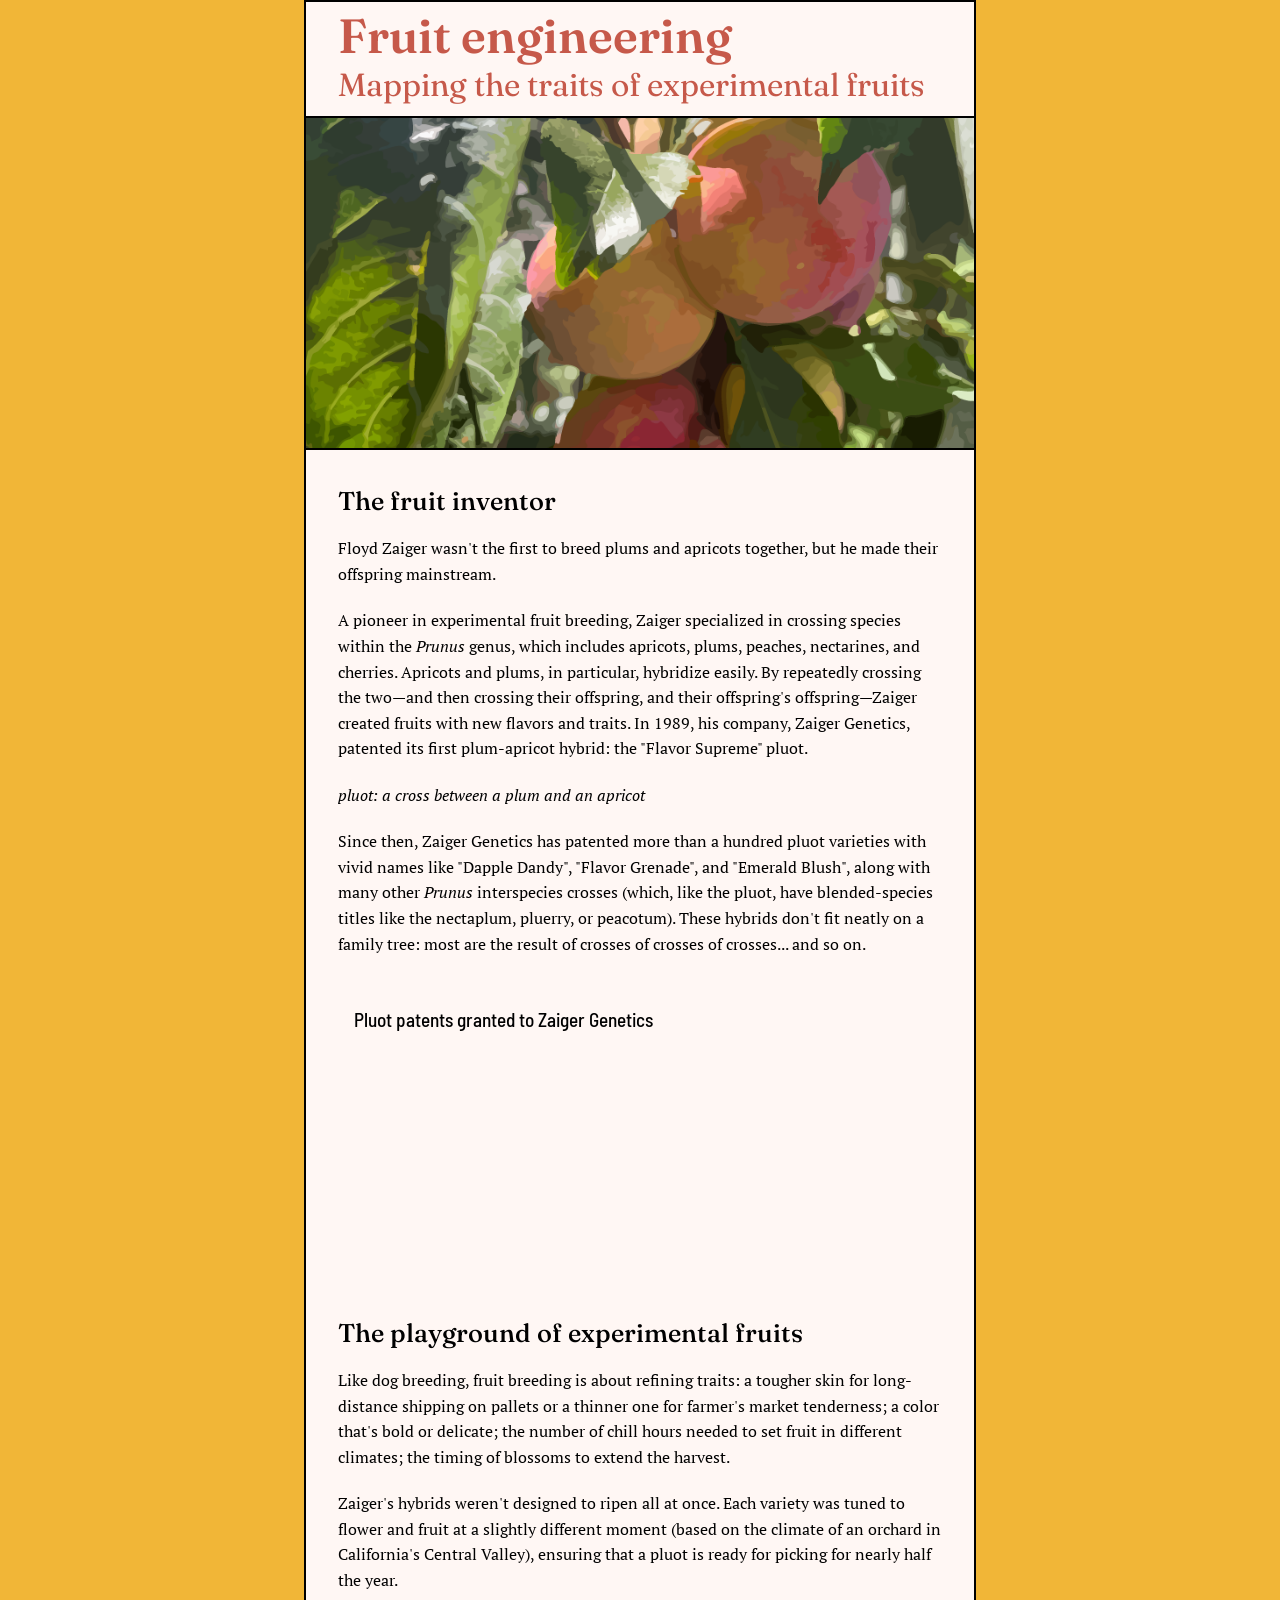
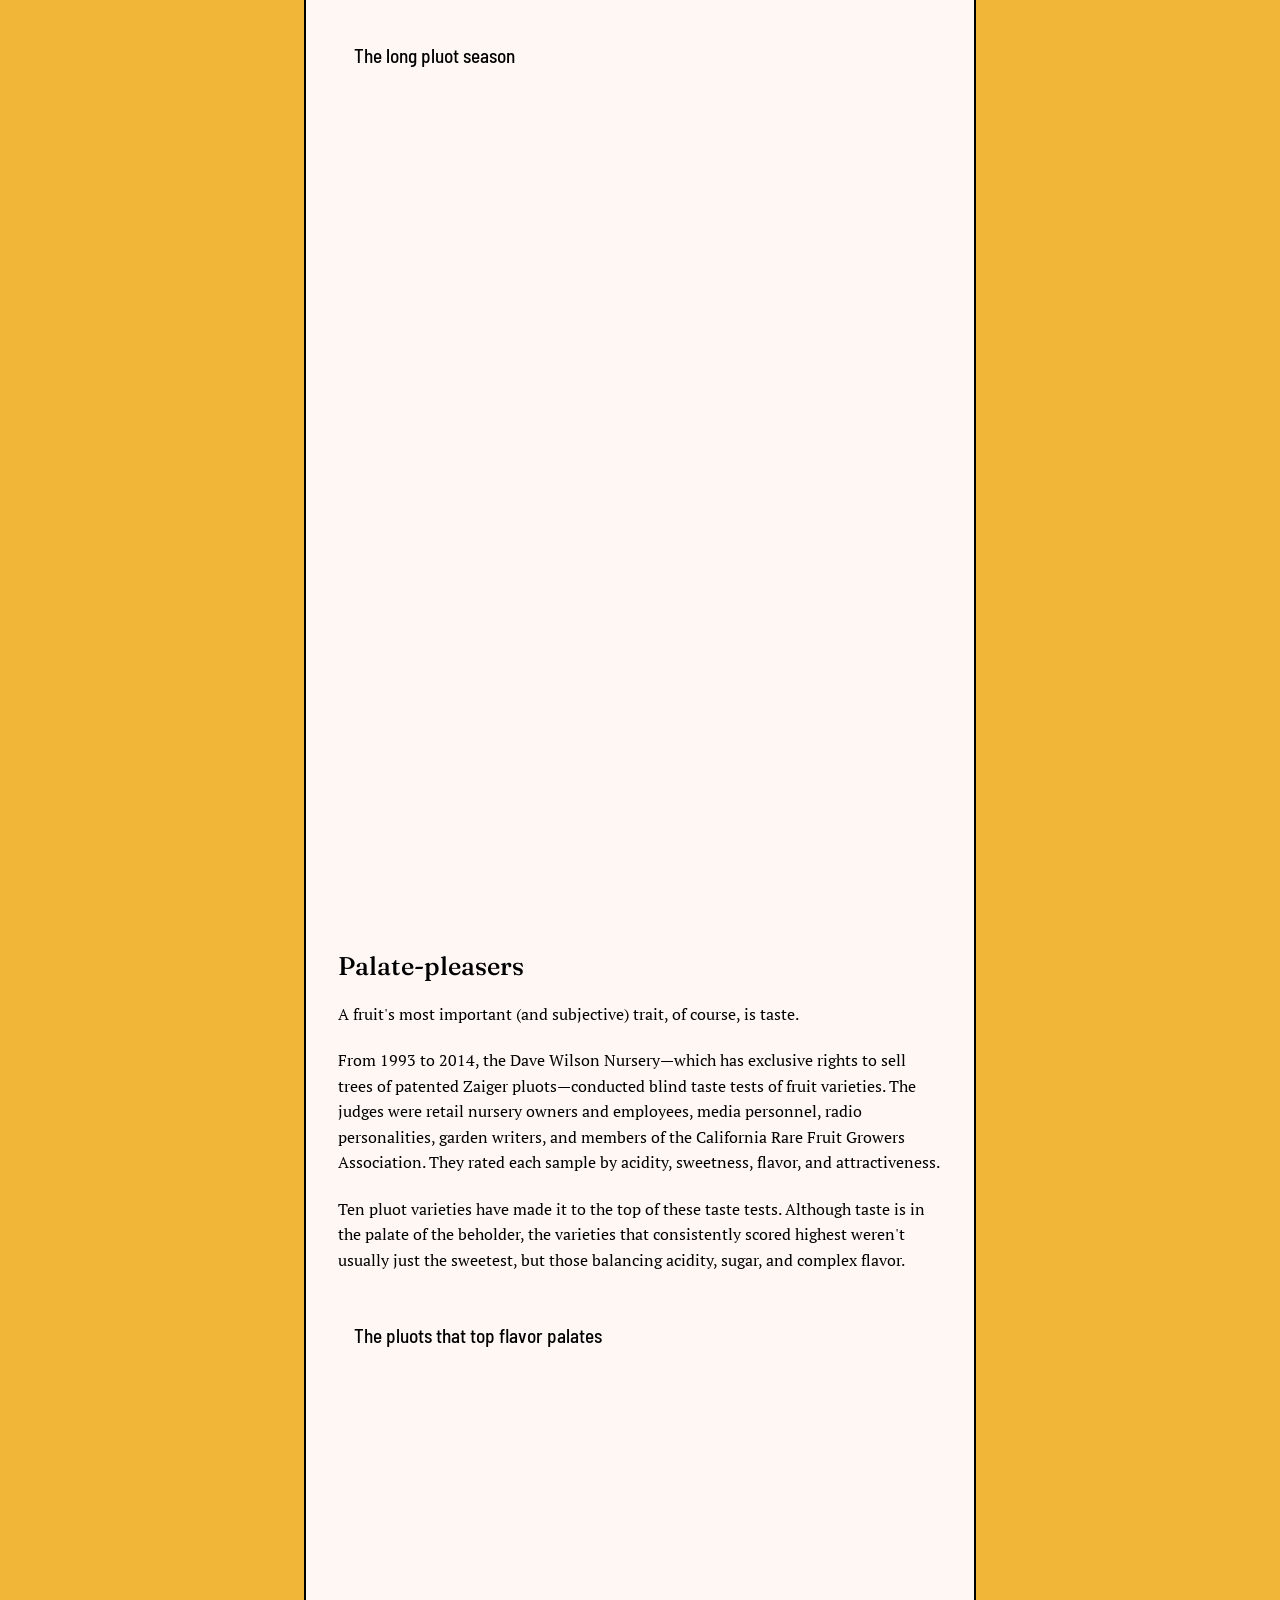
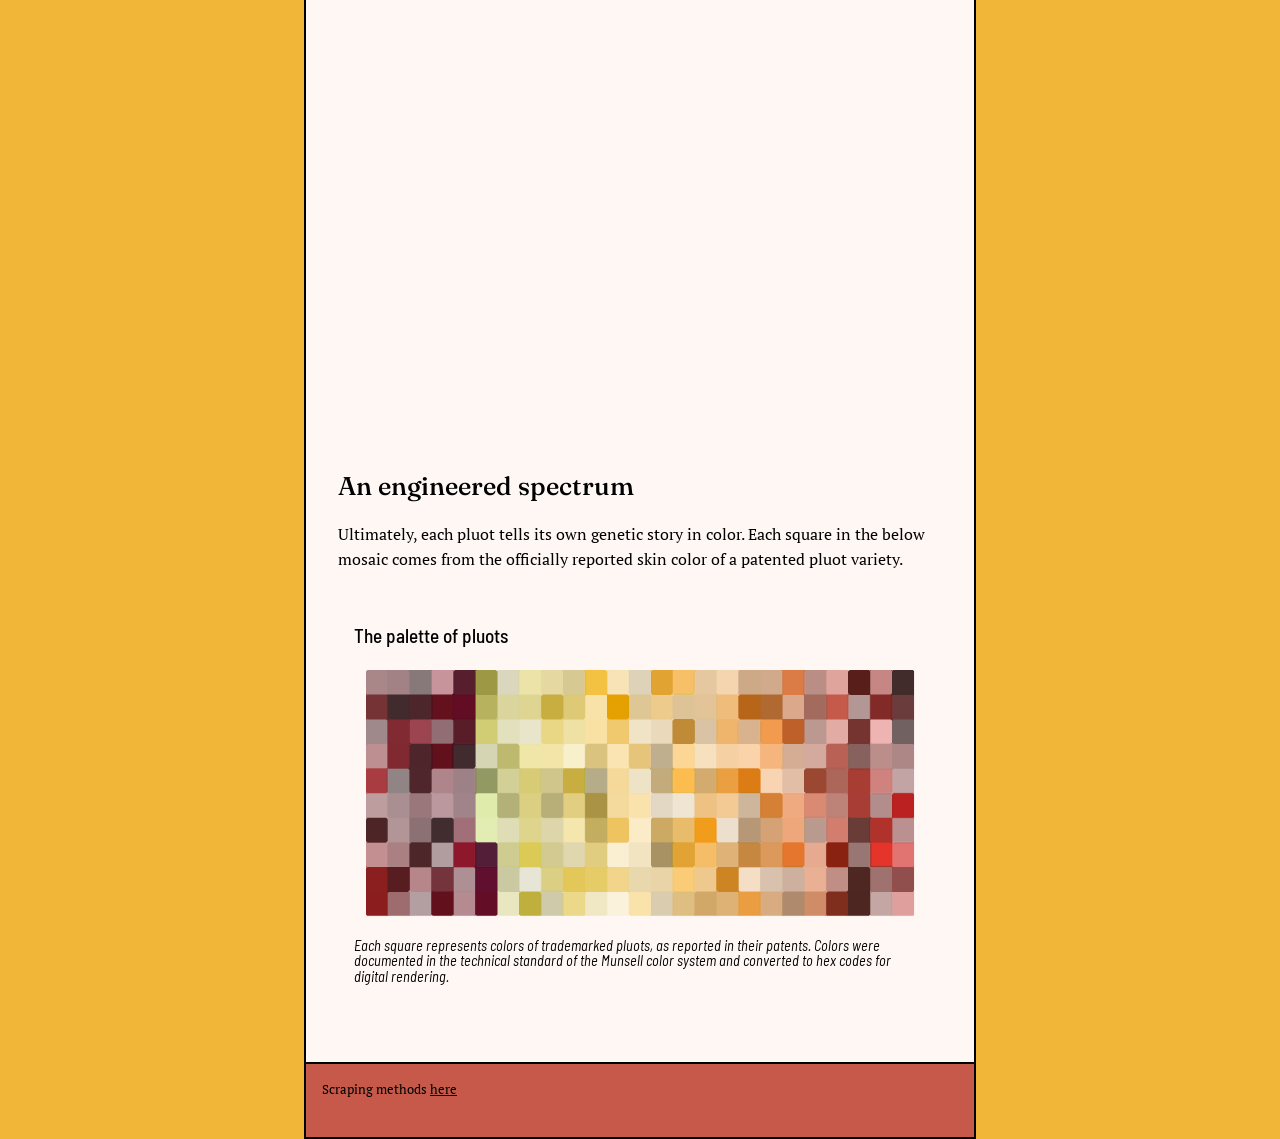
==== commit f04164fe: "redesign" ====
--- a/index.html
+++ b/index.html
@@ -5,205 +5,75 @@
     <meta charset="utf-8">
     <meta name="viewport" content="width=device-width, initial-scale=1">
     <title>The palette of pluots</title>
+    <link rel="icon" href="/images/favicon.svg">
 
     <!-- Google fonts -->
     <link rel="preconnect" href="https://fonts.googleapis.com">
     <link rel="preconnect" href="https://fonts.gstatic.com" crossorigin>
-    <link href="https://fonts.googleapis.com/css2?family=Geist:wght@100..900&family=Instrument+Sans:ital,wght@0,400..700;1,400..700&family=Inter:ital,opsz,wght@0,14..32,100..900;1,14..32,100..900&family=Krub:ital,wght@0,200;0,300;0,400;0,500;0,600;0,700;1,200;1,300;1,400;1,500;1,600;1,700&family=PT+Serif:ital,wght@0,400;0,700;1,400;1,700&family=Radio+Canada+Big:ital,wght@0,400..700;1,400..700&display=swap" rel="stylesheet">
-    <link href="https://fonts.googleapis.com/css2?family=Barriecito&family=Barrio&family=Belanosima&family=Bungee+Shade&family=Cabin+Sketch&family=Catamaran&family=Chelsea+Market&family=DM+Sans&family=IM+Fell+French+Canon&family=Inter&family=Londrina+Outline&family=Londrina+Shadow&family=Londrina+Sketch&family=Londrina+Solid&family=Manrope&family=Monofett&family=Nunito+Sans&family=Onest&family=PT+Serif&family=Radio+Canada+Big&family=Rubik&family=Rubik+Doodle+Shadow&family=Stick+No+Bills:wght@200..800&display=swap" rel="stylesheet">
+    <link href="https://fonts.googleapis.com/css2?family=Geist:wght@100..900&family=Instrument+Sans:ital,wght@0,400..700;1,400..700&family=PT+Serif:ital,wght@0,400;0,700;1,400;1,700&family=DM+Serif+Display:ital@0;1&family=Fraunces:ital,opsz,wght@0,9..144,100..900;1,9..144,100..900&family=Fredoka:wght@300..700&family=Outfit:wght@100..900&family=Barlow+Semi+Condensed:ital,wght@0,100;0,200;0,300;0,400;0,500;0,600;0,700;0,800;0,900;1,100;1,200;1,300;1,400;1,500;1,600;1,700;1,800;1,900&display=swap" rel="stylesheet">
+    <link rel="stylesheet" href="style.css">
 
-    <style>
-        body {
-            margin: 0;
-            font-size: 16px;
-            font-family: 'PT Serif', 'Instrument Sans', serif;
-            font-optical-sizing: auto;
-            font-weight: 350;
-            text-rendering: optimizeLegibility;
-        }
-
-        .boxed-title {
-          background-color:#fdf7f0;
-          color:#8d182a;
-          padding: 0.5em 1.8em;
-          display: block;
-          white-space: normal;
-          border-radius: 0.25em; 
-          text-align: left;
-        }
-
-         h1 {
-            font-family: 'Londrina Shadow', 'Monofett', 'Stick No Bills', serif;
-            font-weight: 400;
-            font-size: 4.5em;
-            font-style: normal;
-            line-height: 0;
-        }
-
-        h2 {
-            font-family: 'Instrument Sans', sans-serif;
-            font-size: 1.6em;
-            line-height: 1.1;
-        }
-
-        h3 {
-            font-family: 'Londrina Solid', 'Instrument Sans', sans-serif;
-            font-weight: 100;
-            font-size: 1.8em;
-            font-style: normal;
-        }
-
-        .content {
-            max-width: 640px;
-            margin: auto;
-        }
-
-        .header {
-            padding: 1em 0;
-        }
-
-        a {
-            color:black;
-        }
-
-        .footer {
-            background: #fdbc4e;
-            text-align: center;
-            font-family: 'Instrument Sans', serif;
-            font-size: 0.8em;
-            padding: 2em;
-        }
-
-        figure {
-            margin: 0;
-            padding-bottom: 3em;
-        }
-
-        figcaption {
-            font-family: 'PT Serif', serif;
-            font-size: 0.8em;
-            text-align: left;
-            margin-top: 0em;
-            color: grey;
-        }
-
-        .full-width figure {
-            text-align: center;
-        }
-
-        iframe,
-        img,
-        video {
-            max-width: 100%;
-        }
-
-        p {
-            line-height: 1.6;
-            margin: 0;
-            padding-bottom: 1.2em;
-        }
-
-        ul {
-            margin: 0;
-            padding-bottom: 1em;
-            line-height: 1.6;
-        }
-
-        iframe {
-            padding-bottom: 0.6em;
-        }
-
-        /* margin on mobile */
-        @media (max-width: 640px) {
-            body {
-                font-size: 18px;
-            }
-
-            .content {
-                padding-left: 0.5em;
-                padding-right: 0.5em;
-            }
-        }
-    </style>
-    <style>
-        .with-image-bg {
-            position: relative;
-            background-size: cover;
-            background-position: center;
-            margin-bottom: 1em;
-
-            /* Center everything inside */
-            min-height: 70svh;
-            display: flex;
-            justify-content: center;
-            align-items: center;
-
-            /* White text with a shadow */
-            /* color: white;
-            text-shadow: 0px 0px 30px black,
-                0px 0px 10px rgba(0, 0, 0, 0.5);     */
-        }
-
-        #image-bg {
-            background-image: url('images/palette-2.png');
-        }
-
-    </style>
 </head>
 
 <body>
-    <div class="header with-image-bg" id="image-bg">
-        <div class="content boxed-title">
-            <h1>The palette of pluots</h1>
-            <h3>Mapping the traits of hybrid fruits</h3>
+    
+        <header class="header with-image-bg" id="image-bg">
+            <div class="boxed-title">
+                <h1>Fruit engineering</h1>
+                <h3>Mapping the traits of experimental fruits</h3>
+            </div>
+            
+        </header>
+         <!-- <img src="/images/header-traced.png"> -->
+           <div class="wrapper">
+               
+               <h2>The fruit inventor</h2>
+                <p>Floyd Zaiger wasn't the first to breed plums and apricots together, but he made their offspring mainstream.</p>
+                <p>A pioneer in experimental fruit breeding, Zaiger specialized in crossing species within the <em>Prunus</em> genus, which includes apricots, plums, peaches, nectarines, and cherries. Apricots and plums, in particular, hybridize easily. By repeatedly crossing the two&mdash;and then crossing their offspring, and their offspring's offspring&mdash;Zaiger created fruits with new flavors and traits. In 1989, his company, Zaiger Genetics, patented its first plum-apricot hybrid: the "Flavor Supreme" pluot.</p>
+
+                <p><i>pluot: a cross between a plum and an apricot</i></p>
+                
+                <p>Since then, Zaiger Genetics has patented more than a hundred pluot varieties with vivid names like "Dapple Dandy", "Flavor Grenade", and "Emerald Blush", along with many other <em>Prunus</em> interspecies crosses (which, like the pluot, have blended-species titles like the nectaplum, pluerry, or peacotum). These hybrids don't fit neatly on a family tree: most are the result of crosses of crosses of crosses... and so on.</p>
+          
+        
+            <div class="figure">
+               <div class="figure-title">Pluot patents granted to Zaiger Genetics</div>
+               <div style="min-height:231px" id="datawrapper-vis-QjPjm"><script type="text/javascript" defer src="https://datawrapper.dwcdn.net/QjPjm/embed.js" charset="utf-8" data-target="#datawrapper-vis-QjPjm"></script><noscript><img src="https://datawrapper.dwcdn.net/QjPjm/full.png" alt="The chart shows cultivars of plum-apricot hybrids by the year they were patented. Each data point is rendered in the fruit's most prominent skin color, pulled from the patent." /></noscript></div>
+            </div>
+
+          <h2>The playground of experimental fruits</h2>
+          <p>Like dog breeding, fruit breeding is about refining traits: a tougher skin for long-distance shipping on pallets or a thinner one for farmer's market tenderness; a color that's bold or delicate; the number of chill hours needed to set fruit in different climates; the timing of blossoms to extend the harvest.</p>
+          <p>Zaiger's hybrids weren't designed to ripen all at once. Each variety was tuned to flower and fruit at a slightly different moment (based on the climate of an orchard in California's Central Valley), ensuring that a pluot is ready for picking for nearly half the year.</p>
+        
+            <div class="figure">
+                <div class="figure-title">The long pluot season</div>
+                <div style="min-height:828px" id="datawrapper-vis-OA2hu"><script type="text/javascript" defer src="https://datawrapper.dwcdn.net/OA2hu/embed.js" charset="utf-8" data-target="#datawrapper-vis-OA2hu"></script><noscript><img src="https://datawrapper.dwcdn.net/OA2hu/full.png" alt="Harvest times for pluot cultivars" /></noscript></div>
+            </div>
+
+            <h2>Palate-pleasers</h2>
+            <p>A fruit's most important (and subjective) trait, of course, is taste.</p>
+            <p>From 1993 to 2014, the Dave Wilson Nursery&mdash;which has exclusive rights to sell trees of patented Zaiger pluots&mdash;conducted blind taste tests of fruit varieties. The judges were retail nursery owners and employees, media personnel, radio personalities, garden writers, and members of the California Rare Fruit Growers Association. They rated each sample by acidity, sweetness, flavor, and attractiveness.</p>
+            <p>Ten pluot varieties have made it to the top of these taste tests. Although taste is in the palate of the beholder, the varieties that consistently scored highest weren't usually just the sweetest, but those balancing acidity, sugar, and complex flavor.</p>
+
+            <div class="figure">
+                <div class="figure-title">The pluots that top flavor palates</div>
+                <div style="min-height:668px" id="datawrapper-vis-zO1qW"><script type="text/javascript" defer src="https://datawrapper.dwcdn.net/zO1qW/embed.js" charset="utf-8" data-target="#datawrapper-vis-zO1qW"></script><noscript><img src="https://datawrapper.dwcdn.net/zO1qW/full.png" alt="taste test scores for pluot cultivars. Acid, sugar, flavor rated on a scale of 1-5; overall rated on a scale of 1-9." /></noscript></div>
+            </div>
+
+            <h2>An engineered spectrum</h2>
+            <p>Ultimately, each pluot tells its own genetic story in color. Each square in the below mosaic comes from the officially reported skin color of a patented pluot variety.</p>
+            
+            <div class="figure">
+              <div class="figure-title">The palette of pluots</div>
+              <img src="images/palette-3.png" alt="Palette of pluot colors"
+            </div>
+            <div class="figure-notes">Each square represents colors of trademarked pluots, as reported in their patents. Colors were documented in the technical standard of the Munsell color system and converted to hex codes for digital rendering.</div>
         </div>
     </div>
-
-     <div class="content">
-      <!-- <h2>An empire of invented fruits</h2> -->
-        <p>Floyd Zaiger wasn't the first to breed plums and apricots together, but he made their offspring mainstream.</p>
-        <p>A pioneer in experimental fruit breeding, Zaiger specialized in crossing species within the <em>Prunus</em> genus, which includes apricots, plums, peaches, nectarines, and cherries. Apricots and plums, in particular, hybridize easily. By repeatedly crossing the two&mdash;and then crossing their offspring, and their offspring's offspring&mdash;Zaiger created fruits with new flavors and traits. In 1989, his company, Zaiger Genetics, patented its first plum-apricot hybrid: the "Flavor Supreme" pluot.</p>
-        <p>Since then, Zaiger Genetics has patented more than a hundred pluot varieties with vivid names like "Dapple Dandy", "Flavor Grenade", and "Emerald Blush", along with many other <em>Prunus</em> interspecies crosses (which, like the pluot, have blended-species titles like the nectaplum, pluerry, or peacotum). These hybrids don't fit neatly on a family tree: most are the result of crosses of crosses of crosses... and so on.</p>
-        <h2>Pluot patents granted to Zaiger Genetics</h2>
-        <figure>
-           <iframe title="" aria-label="Scatter Plot" id="datawrapper-chart-QjPjm" src="https://datawrapper.dwcdn.net/QjPjm/3/" scrolling="no" frameborder="0" style="width: 0; min-width: 100% !important; border: none;" height="177" data-external="1"></iframe>
-           <script type="text/javascript">!function(){"use strict";window.addEventListener("message",function(a){if(void 0!==a.data["datawrapper-height"]){var e=document.querySelectorAll("iframe");for(var t in a.data["datawrapper-height"])for(var r,i=0;r=e[i];i++)if(r.contentWindow===a.source){var d=a.data["datawrapper-height"][t]+"px";r.style.height=d}}})}();
-            </script>
-        </figure>
- 
-      <!-- <h2>The playground of experimental fruits</h2> -->
-      <p>Like dog breeding, fruit breeding is about refining traits: a tougher skin for long-distance shipping on pallets or a thinner one for farmer's market tenderness; a color that's bold or delicate; the number of chill hours needed to set fruit in different climates; the timing of blossoms to extend the harvest.</p>
-      <p>Zaiger's hybrids weren't designed to ripen all at once. Each variety was tuned to flower and fruit at a slightly different moment (based on the climate of an orchard in California's Central Valley), ensuring that a pluot is ready for picking for nearly half the year.</p>
-        <h2>The long pluot season</h2>
-        <figure>
-            <iframe title="" aria-label="Range Plot" id="datawrapper-chart-OA2hu" src="https://datawrapper.dwcdn.net/OA2hu/2/" scrolling="no" frameborder="0" style="width: 0; min-width: 100% !important; border: none;" height="809" data-external="1"></iframe><script type="text/javascript">!function(){"use strict";window.addEventListener("message",function(a){if(void 0!==a.data["datawrapper-height"]){var e=document.querySelectorAll("iframe");for(var t in a.data["datawrapper-height"])for(var r,i=0;r=e[i];i++)if(r.contentWindow===a.source){var d=a.data["datawrapper-height"][t]+"px";r.style.height=d}}})}();
-            </script>
-            <!-- <img alt="harvest times for pluot cultivars" src="pluots_harvest_thick_faded.png">
-            <figcaption>Colors represent </figcaption> -->
-        </figure>
-
-        <p>A fruit's most important (and subjective) trait, of course, is taste.</p>
-        <p>From 1993 to 2014, the Dave Wilson Nursery&mdash;which has exclusive rights to sell trees of patented Zaiger pluots&mdash;conducted blind taste tests of fruit varieties. The judges were retail nursery owners and employees, media personnel, radio personalities, garden writers, and members of the California Rare Fruit Growers Association. They rated each sample by acidity, sweetness, flavor, and attractiveness.</p>
-        <p>Ten pluot varieties have made it to the top of these taste tests. Although taste is in the palate of the beholder, the varieties that consistently scored highest weren't usually just the sweetest, but those balancing acidity, sugar, and complex flavor.</p>
-        <h2>The pluots that top flavor palates</h2>
-        <figure>
-            <iframe title="" aria-label="Scatter Plot" id="datawrapper-chart-zO1qW" src="https://datawrapper.dwcdn.net/zO1qW/1/" scrolling="no" frameborder="0" style="width: 0; min-width: 100% !important; border: none;" height="748" data-external="1"></iframe><script type="text/javascript">!function(){"use strict";window.addEventListener("message",function(a){if(void 0!==a.data["datawrapper-height"]){var e=document.querySelectorAll("iframe");for(var t in a.data["datawrapper-height"])for(var r,i=0;r=e[i];i++)if(r.contentWindow===a.source){var d=a.data["datawrapper-height"][t]+"px";r.style.height=d}}})}();
-            </script>
-        </figure>
-        <p>Ultimately, each pluot tells its own genetic story in color. Each square in the below mosaic comes from the officially reported skin color of a patented pluot variety, described in the technical standard of the Munsell color system and converted to hex codes for digital rendering.</p>
-        <h2>The spectrum of pluots</h2>
-        <figure>
-          <img src="images/palette-3.png" alt="Palette of pluot colors"
-        </figure>
-        <!-- <figcaption>Each square in this mosaic comes from the officially reported skin color of a patented pluot variety, described in the technical standard of the Munsell color system and converted to hex codes for digital rendering.</figcaption> -->
+    <div class="footer">
+        <p>Scraping methods <a href="https://github.com/var-iane/hybrid-fruits">here</a></p>
     </div>
-
-    <div class="footer">
-        <div class="content">
-            <p>Code <a href="https://github.com/var-iane/hybrid-fruits">here</a>
-            </p>
-        </div>
-    </div>
+        
 
 </body>
 
--- a/style.css
+++ b/style.css
@@ -0,0 +1,189 @@
+/* CSS Reset: https://www.joshwcomeau.com/css/custom-css-reset/ */
+
+*,
+*::before,
+*::after {
+  box-sizing: border-box;
+}
+
+*:not(dialog) {
+  margin: 0;
+}
+
+@media (prefers-reduced-motion: no-preference) {
+  html {
+    interpolate-size: allow-keywords;
+  }
+}
+
+body {
+  line-height: 1.5;
+  -webkit-font-smoothing: antialiased;
+}
+
+img,
+picture,
+video,
+canvas,
+svg {
+  display: block;
+  max-width: 100%;
+}
+
+input,
+button,
+textarea,
+select {
+  font: inherit;
+}
+
+p,
+h1,
+h2,
+h3,
+h4,
+h5,
+h6 {
+  overflow-wrap: break-word;
+}
+
+p {
+  text-wrap: pretty;
+}
+h1,
+h2,
+h3,
+h4,
+h5,
+h6 {
+  /* text-wrap: balance; */
+  text-wrap: pretty;
+}
+
+#root,
+#__next {
+  isolation: isolate;
+}
+
+body {
+  --viewport-padding: 16px;
+  display: grid;
+  grid-template-columns:
+    1fr min(42rem, calc(100% - var(--viewport-padding) * 2))
+    1fr;
+  gap: 0 var(--viewport-padding);
+  /* padding: 30px 0; */
+  background-color: #f1b637;
+}
+
+body > * {
+  grid-column: 2;
+}
+
+.full-bleed {
+  width: 100%;
+  grid-column: 1 / 4;
+  /* background-color: white; */
+}
+
+.with-image-bg {
+  position: relative;
+  background-size: cover;
+  background-position: center;
+  min-height: 50svh;
+  border: 2px solid black;
+  /* display: flex; */
+}
+
+#image-bg {
+  background-image: url("images/header-traced.png");
+}
+
+.boxed-title {
+  position: absolute;
+  top: 0%;
+  left: 0%;
+  right: 0%;
+  background-color: #fff7f4;
+  color: #c6594a;
+  padding: 0.5rem 2rem;
+  border-bottom: 2px solid black;
+}
+
+h1 {
+  font-family: "Fraunces", "DM Serif Display", serif;
+  font-weight: 600;
+  font-size: clamp(1.8rem, 6vw, 3rem);
+  line-height: 1.1;
+}
+
+h2 {
+  font-family: "Fraunces", "DM Serif Display", "Instrument Sans", sans-serif;
+  font-weight: 500;
+  font-size: 1.6rem;
+  padding-bottom: 1rem;
+}
+
+h3 {
+  font-family: "Fraunces", "DM Serif Display", "Instrument Sans", sans-serif;
+  font-weight: 400;
+  font-size: clamp(1.2rem, 4vw, 2rem);
+  line-height: 0.9;
+  padding: 0.5rem 0;
+}
+
+p {
+  font-family: "PT Serif", serif;
+  line-height: 1.6;
+  padding-bottom: 1.3rem;
+}
+
+a {
+  text-decoration: underline;
+  color: black;
+}
+
+.header {
+  padding: 1rem 0;
+  background-color: #c6594a;
+  border-inline: 2px solid black;
+}
+
+.wrapper {
+  padding: 2rem;
+  background-color: #fff7f4;
+  border-inline: 2px solid black;
+}
+
+.figure {
+  margin-top: 20px;
+  margin-bottom: 40px;
+  padding: 0 1rem;
+  /* background-color: white; */
+  /* border: 1px solid black; */
+}
+
+.figure-title {
+  font-family: "Barlow Semi Condensed", "Instrument Sans", sans-serif;
+  font-weight: 500;
+  font-size: 1.2rem;
+  padding: 0.5rem 0;
+}
+
+.figure-notes {
+  font-family: "Barlow Semi Condensed", "Instrument Sans", sans-serif;
+  font-weight: 400;
+  font-size: 0.9rem;
+  font-style: italic;
+  line-height: 1.1;
+  padding-top: 10px;
+  padding-bottom: 5px;
+
+}
+
+.footer {
+  font-size: 0.8em;
+  padding: 1rem;
+  background-color: #c6594a;
+  border: 2px solid black;
+}
